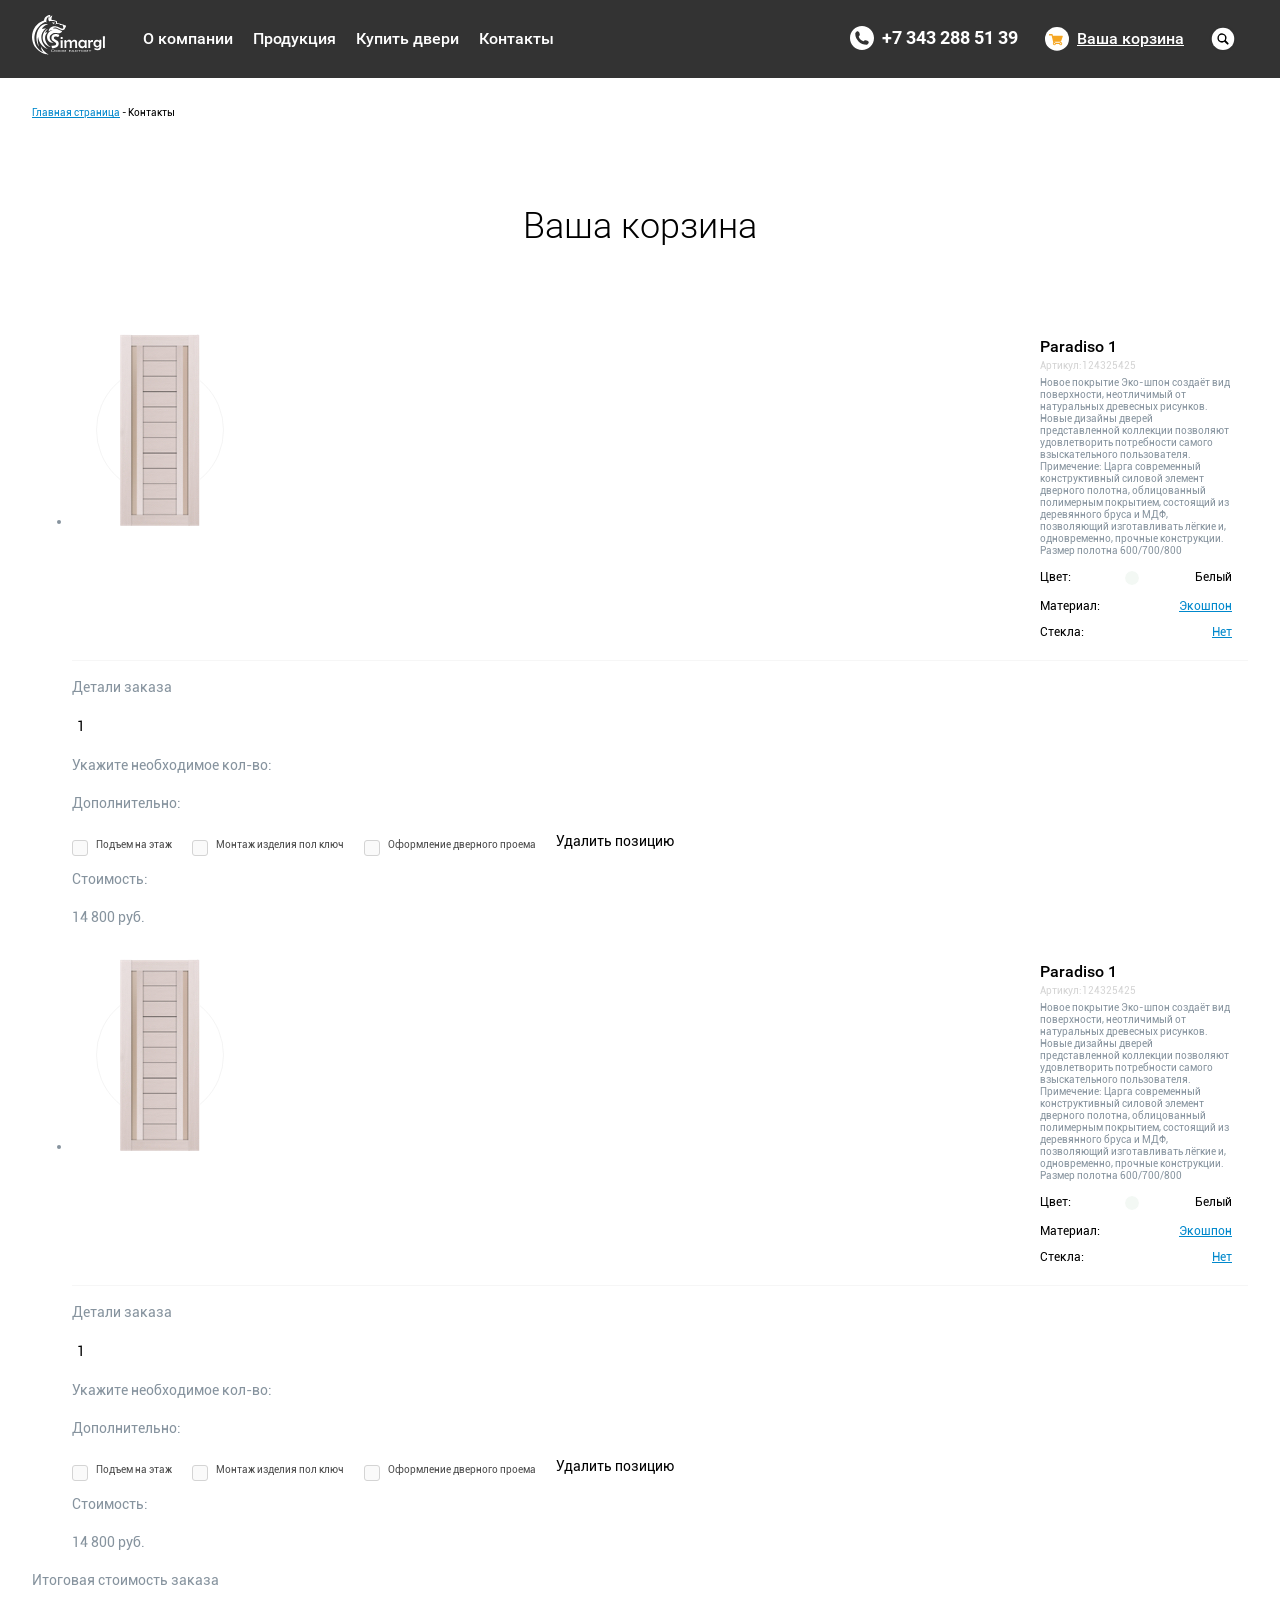
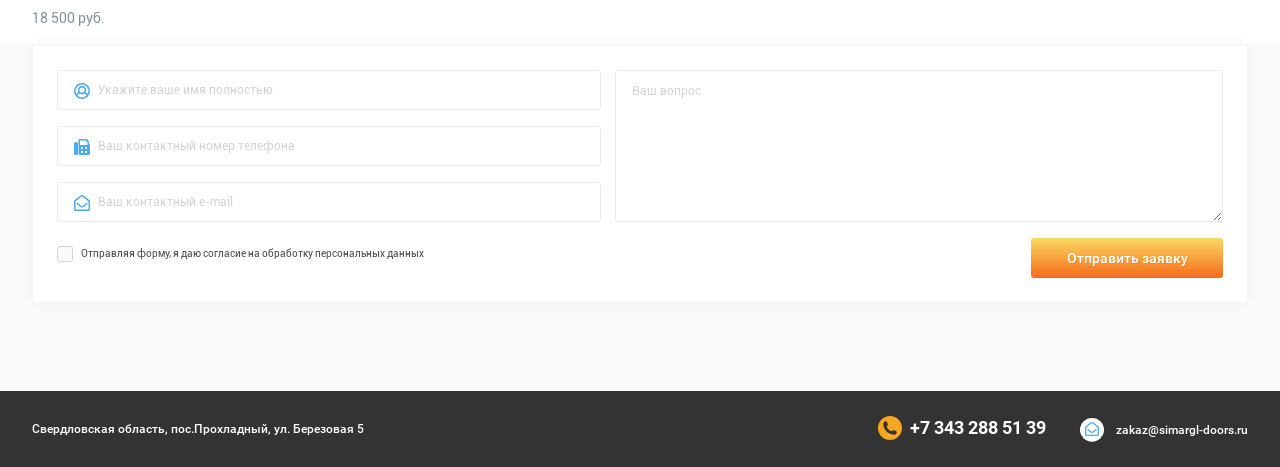
==== basket.html @ c54d867f "Basket" ====
<!DOCTYPE html>
<html lang="ru">
<head>
  <meta charset="UTF-8">
  <meta name="robots" content="noindex">
  <meta  name="viewport" content="width=device-width,initial-scale=1">
  <title>Simargl</title>
  <link rel="stylesheet" href="css/style.min.css">
</head>
<body>
  <header class="header header--internal">
    <div class="wrapper header__wrap">
      <a href="#" class="logo">
        <img src="img/logo.svg" alt="Simargl logo" width="164" height="90">
      </a>
      <nav class="menu">
        <button type="button" class="menu__btn"><span class="visually-hidden">Меню</span></button>
        <ul class="menu__list">
          <li class="menu__item">
            <a href="#" class="menu__link">О компании</a>
          </li>
          <li class="menu__item">
            <a href="#" class="menu__link">Продукция</a>
          </li>
          <li class="menu__item">
            <a href="#" class="menu__link">Купить двери</a>
          </li>
          <li class="menu__item">
            <a href="#" class="menu__link">Контакты</a>
          </li>
        </ul>
      </nav>
      <div class="header__user">
        <div class="header__link">
          <a href="tel:+73432885139" class="header__phone">+7 343 288 51 39</a>
          <a href="#" class="header__cart">Ваша корзина</a>
        </div>
        <form action="#" class="search">
          <button type="button" class="search__btn"><span class="visually-hidden">Найти</span></button>
          <input type="text" name="search" class="search__input" placeholder="Поиск">
        </form>
      </div>
    </div>
  </header>
  
  <main>
    <nav class="breadcrumbs wrapper">
      <a href="#" class="breadcrumbs__link">Главная страница</a>
      <span class="breadcrumbs__link breadcrumbs__link--active">Контакты</span>
    </nav>
    
    <section class="basket wrapper">
      <p class="title">Ваша корзина</p>
      <ul class="basket__list">
        <li class="basket__item">
          <div class="basket__wrap">
            <div class="card__block">
              <a href="#" class="card__img">
                <img src="img/paradiso-1.jpg" alt="" width="80" height="192">
              </a>
              <div class="card__info">
                <p class="card__title">Paradiso 1</p>
                <span class="card__articul">Артикул:124325425</span>
                <p>Новое покрытие Эко-шпон создаёт вид поверхности, неотличимый от натуральных древесных рисунков. Новые дизайны дверей представленной коллекции позволяют удовлетворить потребности самого взыскательного пользователя. Примечение: Царга современный конструктивный силовой элемент дверного полотна, облицованный полимерным покрытием, состоящий из деревянного бруса и МДФ, позволяющий изготавливать лёгкие и, одновременно, прочные конструкции. Размер полотна 600/700/800</p>
                <div class="basket__details">
                  <p class="card__model">
                    <span>Цвет:</span>
                    <span class="order__color">
                      <img src="img/color-1.jpg" alt="Paradiso 1" width="18" height="18" title="color 1">
                    </span>
                    <span>Белый</span>
                  </p>
                  <p class="card__model">
                    <span>Материал:</span>
                    <a href="#">Экошпон</a>
                  </p>
                  <p class="card__model">
                    <span>Стекла:</span>
                    <a href="#">Нет</a>
                  </p>
                </div>
              </div>
            </div>
            <div class="basket__block">
              <p class="basket__title">Детали заказа</p>
              <form action="#" class="basket__form">
                <div class="basket__number">
                  <button type="button" class="basket__minus"></button>
                  <input type="text" name="value" class="basket__value" value="1">
                  <button type="button" class="basket__plus"></button>
                </div>
                <p class="basket__model"><span>Укажите необходимое кол-во:</span></p>
                <p class="basket__model"><span>Дополнительно:</span></p>
                <input type="checkbox" name="check" id="check" class="modal__checkbox">
                <label for="check" class="modal__label">Подъем на этаж</label>
                <input type="checkbox" name="check2" id="check2" class="modal__checkbox">
                <label for="check2" class="modal__label">Монтаж изделия пол ключ</label>
                <input type="checkbox" name="check3" id="check3" class="modal__checkbox">
                <label for="check3" class="modal__label">Оформление дверного проема</label>
              </form>
            </div>
          </div>
          <div class="basket__wrap">
            <div class="basket__remove">
              <button type="button" class="basket__btn">Удалить позицию</button>
            </div>
            <div class="basket__block basket__block--sum">
              <p>Стоимость:</p>
              <p class="basket__sum">14 800 руб.</p>
            </div>
          </div>
        </li>
        <li class="basket__item">
          <div class="basket__wrap">
            <div class="card__block">
              <a href="#" class="card__img">
                <img src="img/paradiso-1.jpg" alt="" width="80" height="192">
              </a>
              <div class="card__info">
                <p class="card__title">Paradiso 1</p>
                <span class="card__articul">Артикул:124325425</span>
                <p>Новое покрытие Эко-шпон создаёт вид поверхности, неотличимый от натуральных древесных рисунков. Новые дизайны дверей представленной коллекции позволяют удовлетворить потребности самого взыскательного пользователя. Примечение: Царга современный конструктивный силовой элемент дверного полотна, облицованный полимерным покрытием, состоящий из деревянного бруса и МДФ, позволяющий изготавливать лёгкие и, одновременно, прочные конструкции. Размер полотна 600/700/800</p>
                <div class="basket__details">
                  <p class="card__model">
                    <span>Цвет:</span>
                    <span class="order__color">
                      <img src="img/color-1.jpg" alt="Paradiso 1" width="18" height="18" title="color 1">
                    </span>
                    <span>Белый</span>
                  </p>
                  <p class="card__model">
                    <span>Материал:</span>
                    <a href="#">Экошпон</a>
                  </p>
                  <p class="card__model">
                    <span>Стекла:</span>
                    <a href="#">Нет</a>
                  </p>
                </div>
              </div>
            </div>
            <div class="basket__block">
              <p class="basket__title">Детали заказа</p>
              <form action="#" class="basket__form">
                <div class="basket__number">
                  <button type="button" class="basket__minus"></button>
                  <input type="text" name="value" class="basket__value" value="1">
                  <button type="button" class="basket__plus"></button>
                </div>
                <p class="basket__model"><span>Укажите необходимое кол-во:</span></p>
                <p class="basket__model"><span>Дополнительно:</span></p>
                <input type="checkbox" name="check4" id="check4" class="modal__checkbox">
                <label for="check4" class="modal__label">Подъем на этаж</label>
                <input type="checkbox" name="check5" id="check5" class="modal__checkbox">
                <label for="check5" class="modal__label">Монтаж изделия пол ключ</label>
                <input type="checkbox" name="check6" id="check6" class="modal__checkbox">
                <label for="check6" class="modal__label">Оформление дверного проема</label>
              </form>
            </div>
          </div>
          <div class="basket__wrap">
            <div class="basket__remove">
              <button type="button" class="basket__btn">Удалить позицию</button>
            </div>
            <div class="basket__block basket__block--sum">
              <p>Стоимость:</p>
              <p class="basket__sum">14 800 руб.</p>
            </div>
          </div>
        </li>
      </ul>
      
      <div class="basket__total">
        <p>Итоговая стоимость заказа</p>
        <p class="basket__price">18 500 руб.</p>
      </div>
    </section>
    
    <section class="form form--basket">
      <div class="wrapper">
        <form action="#" method="post" class="form__order">
          <div class="form__wrap">
            <fieldset class="form__field">
              <input type="text" name="name" class="modal__input modal__input--name" placeholder="Укажите ваше имя полностью">
              <input type="tel" name="phone" class="modal__input modal__input--phone" placeholder="Ваш контактный номер телефона">
              <input type="email" name="email" class="modal__input modal__input--email" placeholder="Ваш контактный e-mail">
            </fieldset>
            <textarea name="text" class="form__area" placeholder="Ваш вопрос"></textarea>
          </div>
          <input type="checkbox" name="check" id="check" class="modal__checkbox">
          <label for="check" class="modal__label">Отправляя форму, я даю согласие на обработку персональных данных</label>
          <button type="submit" class="btn form__btn">Отправить заявку</button>
        </form>
      </div>
    </section>
  </main>
  
  <footer class="footer">
    <div class="wrapper footer__wrap">
      <address>Свердловская область, пос.Прохладный, ул. Березовая 5</address>
      <div class="footer__user">
        <a href="tel:+73432885139" class="footer__phone">+7 343 288 51 39</a>
        <a href="mailto:zakaz@simargl-doors.ru" class="footer__mail">zakaz@simargl-doors.ru</a>
      </div>
    </div>
  </footer>
  
  <script src="js/jquery-3.2.1.min.js"></script>
  <script src="js/script.js"></script>
</body>
</html>
---- css/style.min.css ----
@font-face{font-weight:400;font-family:"Roboto";font-style:normal;src:url(../fonts/roboto-regular.woff2) format("woff2"),url(../fonts/roboto-regular.woff) format("woff")}@font-face{font-weight:500;font-family:"Roboto";font-style:normal;src:url(../fonts/roboto-medium.woff2) format("woff2"),url(../fonts/roboto-medium.woff) format("woff")}@font-face{font-weight:700;font-family:"Roboto";font-style:normal;src:url(../fonts/roboto-bold.woff2) format("woff2"),url(../fonts/roboto-bold.woff) format("woff")}@font-face{font-weight:300;font-family:"Roboto";font-style:normal;src:url(../fonts/roboto-light.woff2) format("woff2"),url(../fonts/roboto-light.woff) format("woff")}
/*! normalize.css v4.1.1 | MIT License | github.com/necolas/normalize.css */
@-webkit-keyframes btn-hover{0%{background-image:-webkit-gradient(linear,left bottom,left top,from(#f76b1c),to(#fad961));background-image:linear-gradient(to top,#f76b1c 0%,#fad961 100%)}25%{background-image:-webkit-gradient(linear,left bottom,left top,color-stop(25%,#f76b1c),to(#fad961));background-image:linear-gradient(to top,#f76b1c 25%,#fad961 100%)}50%{background-image:-webkit-gradient(linear,left bottom,left top,color-stop(50%,#f76b1c),to(#fad961));background-image:linear-gradient(to top,#f76b1c 50%,#fad961 100%)}75%{background-image:-webkit-gradient(linear,left bottom,left top,color-stop(75%,#f76b1c),to(#fad961));background-image:linear-gradient(to top,#f76b1c 75%,#fad961 100%)}to{background-image:none;background-color:#f76b1c}}@keyframes btn-hover{0%{background-image:-webkit-gradient(linear,left bottom,left top,from(#f76b1c),to(#fad961));background-image:linear-gradient(to top,#f76b1c 0%,#fad961 100%)}25%{background-image:-webkit-gradient(linear,left bottom,left top,color-stop(25%,#f76b1c),to(#fad961));background-image:linear-gradient(to top,#f76b1c 25%,#fad961 100%)}50%{background-image:-webkit-gradient(linear,left bottom,left top,color-stop(50%,#f76b1c),to(#fad961));background-image:linear-gradient(to top,#f76b1c 50%,#fad961 100%)}75%{background-image:-webkit-gradient(linear,left bottom,left top,color-stop(75%,#f76b1c),to(#fad961));background-image:linear-gradient(to top,#f76b1c 75%,#fad961 100%)}to{background-image:none;background-color:#f76b1c}}html{font-family:sans-serif;-ms-text-size-adjust:100%;-webkit-text-size-adjust:100%;-webkit-box-sizing:border-box;box-sizing:border-box}body{margin:0;width:100%;max-width:100%;font-family:"Roboto","Arial",sans-serif;font-size:14px;line-height:24px;font-weight:400;color:#86939e;display:-webkit-box;display:-ms-flexbox;display:flex;-webkit-box-orient:vertical;-webkit-box-direction:normal;-ms-flex-direction:column;flex-direction:column;min-height:100vh}article,aside,details,figcaption,figure,footer,header,main,menu,nav,section,summary{display:block}audio,canvas,progress,video{display:inline-block}audio:not([controls]){display:none;height:0}progress,sub,sup{vertical-align:baseline}[hidden],template{display:none}a{background-color:transparent;-webkit-text-decoration-skip:objects;text-decoration:none;color:inherit}a:active,a:hover{outline-width:0}abbr[title]{border-bottom:none;-webkit-text-decoration:underline dotted;text-decoration:underline dotted}b,strong{font-weight:bolder}dfn{font-style:italic}h1{font-size:2em;margin:.67em 0}mark{background-color:#ff0;color:#000}small{font-size:80%}sub,sup{font-size:75%;line-height:0;position:relative}sub{bottom:-.25em}sup{top:-.5em}img{border-style:none;max-width:100%;height:auto}svg:not(:root){overflow:hidden}code,kbd,pre,samp{font-family:monospace,monospace;font-size:1em}hr{-webkit-box-sizing:content-box;box-sizing:content-box;height:0}button,input,select,textarea{margin:0}optgroup{font-weight:700}button,hr,input{overflow:visible}button,select{text-transform:none}[type=reset],[type=submit],button,html [type=button]{-webkit-appearance:button}[type=button]::-moz-focus-inner,[type=reset]::-moz-focus-inner,[type=submit]::-moz-focus-inner,button::-moz-focus-inner{border-style:none;padding:0}[type=button]:-moz-focusring,[type=reset]:-moz-focusring,[type=submit]:-moz-focusring,button:-moz-focusring{outline:1px dotted ButtonText}fieldset{border:1px solid silver;margin:0 2px;padding:.35em .625em .75em}legend{color:inherit;display:table;max-width:100%;white-space:normal}textarea{overflow:auto}[type=checkbox],[type=radio],legend{-webkit-box-sizing:border-box;box-sizing:border-box;padding:0}[type=number]::-webkit-inner-spin-button,[type=number]::-webkit-outer-spin-button{height:auto}[type=search]{-webkit-appearance:textfield;outline-offset:-2px}[type=search]::-webkit-search-cancel-button,[type=search]::-webkit-search-decoration{-webkit-appearance:none}::-webkit-input-placeholder{color:inherit;opacity:.54}::-webkit-file-upload-button{-webkit-appearance:button;font:inherit}.reset,figure{margin:0;padding:0}.visually-hidden{position:absolute;width:1px;height:1px;margin:-1px;border:0;padding:0;clip:rect(0 0 0 0);overflow:hidden}.header--internal .search:hover .search__input,.transition{-webkit-transition:ease-out .3s;transition:ease-out .3s}.footer{margin-top:auto}*,:after,:before{-webkit-box-sizing:inherit;box-sizing:inherit}button,input,select,textarea{font:inherit;border:0;outline:0}button{padding:0;cursor:pointer;background-color:transparent}.wrapper{width:1256px;padding-left:20px;padding-right:20px;margin-left:auto;margin-right:auto}.header{position:fixed;z-index:100;top:0;left:0;right:0;padding-top:20px;padding-bottom:10px;color:#fff;background-color:rgba(0,0,0,.7)}.header--internal{padding-top:15px;padding-bottom:16px;background-color:#333}.header--internal .logo{margin-left:0}.header--internal .logo img{height:40px;width:auto}.header--internal .header__user{-webkit-box-orient:horizontal;-webkit-box-direction:normal;-ms-flex-direction:row;flex-direction:row;-webkit-box-pack:end;-ms-flex-pack:end;justify-content:flex-end;-webkit-box-align:center;-ms-flex-align:center;align-items:center}.header--internal .header__cart{font-size:16px}.header--internal .menu{margin-top:0;margin-bottom:0;margin-left:38px;-ms-flex-item-align:center;align-self:center}.header--internal .search{margin-top:0;margin-bottom:0;margin-left:24px}.header--internal .search:hover .search__input{width:60px}.header--internal .search__btn{background-image:url(../img/search-internal.svg);background-size:30px 30px}.header--internal .search__input{width:0;-webkit-transition:ease-out .3s;transition:ease-out .3s}.header__user,.header__wrap{display:-webkit-box;display:-ms-flexbox;display:flex;-webkit-box-pack:justify;-ms-flex-pack:justify;justify-content:space-between;-webkit-box-align:stretch;-ms-flex-align:stretch;align-items:stretch}.header__user{-webkit-box-orient:vertical;-webkit-box-direction:normal;-ms-flex-direction:column;flex-direction:column;-webkit-box-pack:start;-ms-flex-pack:start;justify-content:flex-start;-webkit-box-align:end;-ms-flex-align:end;align-items:flex-end}.header__cart,.header__phone{position:relative;padding-left:32px}.header__phone{margin-right:24px;font-size:18px;font-weight:700}.header__cart::before,.header__phone::before{content:"";position:absolute;top:50%;left:0;-webkit-transform:translateY(-50%);transform:translateY(-50%);width:24px;height:24px;background-image:url(../img/phone.svg);background-repeat:no-repeat}.header__phone:active::before,.header__phone:hover::before{background-image:url(../img/phone-yellow.svg)}.header__cart{font-size:13px;font-weight:500;text-decoration:underline}.header__cart::before{background-image:url(../img/cart.svg)}.header__cart:active,.header__cart:hover{text-decoration:none}.promo{width:100%;padding-top:140px;min-height:448px;background-image:url(../img/bg-1.jpg);background-repeat:no-repeat;background-position:center;background-size:cover}.promo__title{margin-bottom:30px;color:#000;font-size:36px;font-weight:300;line-height:1.2;text-align:center}.promo__btn{margin-left:auto;margin-right:auto}.search{margin-top:auto;margin-bottom:5px;display:-webkit-box;display:-ms-flexbox;display:flex;-webkit-box-pack:end;-ms-flex-pack:end;justify-content:flex-end;-webkit-box-align:center;-ms-flex-align:center;align-items:center}.search__btn{width:30px;height:30px;background-image:url(../img/search.svg);background-repeat:no-repeat;background-size:16px 16px;background-position:center}.search__btn:active,.search__btn:hover{background-image:url(../img/search-internal.svg);background-size:30px 30px}.search__input{width:60px;color:#fff;padding-left:8px;font-size:16px;font-weight:500;background-color:transparent}.search__input::-webkit-input-placeholder{opacity:1}.search__input:-ms-input-placeholder,.search__input::-ms-input-placeholder{opacity:1}.search__input::placeholder{opacity:1}.menu{-ms-flex-item-align:end;align-self:flex-end;margin:auto auto 15px 45px}.menu__btn{display:none}.menu__list{margin:0;padding:0;list-style-type:none;display:-webkit-box;display:-ms-flexbox;display:flex;font-size:16px;font-weight:500}.menu__item{margin-right:20px}.menu__link--active,.menu__link:active,.menu__link:hover{text-decoration:underline}.btn,.btn-colored,.btn-white{display:-webkit-box;display:-ms-flexbox;display:flex;-webkit-box-pack:center;-ms-flex-pack:center;justify-content:center;-webkit-box-align:center;-ms-flex-align:center;align-items:center;font-weight:500;border-radius:3px}.btn{font-size:18px;color:#fff;background-image:-webkit-gradient(linear,left bottom,left top,from(#f76b1c),to(#fad961));background-image:linear-gradient(to top,#f76b1c,#fad961);width:256px;height:48px}.btn:active,.btn:hover{-webkit-animation-name:btn-hover;animation-name:btn-hover;-webkit-animation-duration:.1s;animation-duration:.1s;-webkit-animation-fill-mode:forwards;animation-fill-mode:forwards}.btn-colored,.btn-white{width:192px;height:40px}.btn-white,.btn-white:active,.btn-white:hover{-webkit-transition:ease-out .3s;transition:ease-out .3s}.btn-white{border:1px solid #d4d4d4;color:#d4d4d4}.btn-white:active,.btn-white:hover{color:#f76b1c;border-color:#f76b1c}.btn-colored{color:#fff;text-shadow:1px 1px 0 rgba(0,0,0,.06)}.btn-colored--green{background-color:#6bbc53;border:1px solid #6bbc53}.btn-colored--grey{background-color:#86939e;border:1px solid #86939e}.btn-colored:active,.btn-colored:hover{opacity:.8;-webkit-transition:ease-out .3s;transition:ease-out .3s}.gallery{margin-top:-96px;padding-bottom:1px;background-image:-webkit-gradient(linear,left bottom,left top,from(rgba(0,0,0,.7)),to(rgba(0,0,0,.7))),url(../img/bg-2.jpg);background-image:linear-gradient(to top,rgba(0,0,0,.7),rgba(0,0,0,.7)),url(../img/bg-2.jpg);background-repeat:no-repeat;background-position:top 96px center;background-size:cover}.gallery__block,.gallery__photo{margin-bottom:32px;display:-webkit-box;display:-ms-flexbox;display:flex;-webkit-box-pack:justify;-ms-flex-pack:justify;justify-content:space-between;-webkit-box-align:stretch;-ms-flex-align:stretch;align-items:stretch}.gallery__photo{position:relative;width:384px;height:192px;overflow:hidden;-webkit-box-pack:center;-ms-flex-pack:center;justify-content:center;-webkit-box-align:center;-ms-flex-align:center;align-items:center}.gallery__narrow img,.gallery__photo img{display:block;min-width:100%;-webkit-transition:ease-out .3s;transition:ease-out .3s}.gallery__photo--wide{width:100%}.gallery__photo:first-of-type,.gallery__photo:nth-of-type(2){margin-bottom:32px}.gallery__narrow,.gallery__overlay,.gallery__wide{display:-webkit-box;display:-ms-flexbox;display:flex}.gallery__narrow{position:relative;width:384px;height:416px;overflow:hidden;-webkit-box-pack:center;-ms-flex-pack:center;justify-content:center;-webkit-box-align:center;-ms-flex-align:center;align-items:center}.gallery__overlay,.gallery__wide{-webkit-box-align:start;-ms-flex-align:start;align-items:flex-start}.gallery__wide{width:798px;height:416px;-ms-flex-wrap:wrap;flex-wrap:wrap;-webkit-box-pack:justify;-ms-flex-pack:justify;justify-content:space-between}.gallery__overlay{position:absolute;top:0;bottom:0;left:0;right:0;padding:32px;-webkit-box-orient:vertical;-webkit-box-direction:normal;-ms-flex-direction:column;flex-direction:column;-webkit-box-pack:end;-ms-flex-pack:end;justify-content:flex-end;color:#fff;background-image:-webkit-gradient(linear,left bottom,left top,from(rgba(0,0,0,.7)),to(transparent));background-image:linear-gradient(to top,rgba(0,0,0,.7),transparent)}.gallery__title{margin-top:0;margin-bottom:10px;font-size:24px;font-weight:700;line-height:1;-webkit-transition:ease-out .3s;transition:ease-out .3s}.gallery__info{margin:0;max-width:221px;font-size:12px;font-weight:500;line-height:1.33}.gallery__narrow:active img,.gallery__narrow:hover img,.gallery__photo:active img,.gallery__photo:hover img{-webkit-transform:scale(1.1);transform:scale(1.1);-webkit-transition:ease-out .3s;transition:ease-out .3s}.gallery__narrow:active .gallery__title,.gallery__narrow:hover .gallery__title,.gallery__photo:active .gallery__title,.gallery__photo:hover .gallery__title{font-size:26px;-webkit-transition:ease-out .3s;transition:ease-out .3s}.footer{padding-top:25px;padding-bottom:25px;color:#fff;background-color:#333}.footer address{font-size:12px;font-weight:500;font-style:normal}.footer__wrap{display:-webkit-box;display:-ms-flexbox;display:flex;-webkit-box-pack:justify;-ms-flex-pack:justify;justify-content:space-between;-webkit-box-align:center;-ms-flex-align:center;align-items:center}.footer__phone{position:relative;margin-right:27px;padding-left:32px;font-size:18px;font-weight:700}.footer__mail::before,.footer__phone::before{content:"";position:absolute;top:50%;left:0;-webkit-transform:translateY(-50%);transform:translateY(-50%);width:24px;height:24px;background-image:url(../img/phone-yellow.svg);background-repeat:no-repeat;background-size:contain}.footer__mail{position:relative;padding-left:40px;font-size:12px;font-weight:500}.footer__mail::before{width:32px;height:32px;background-image:url(../img/mail.svg)}.footer__mail:active,.footer__mail:hover,.sort__output a{text-decoration:underline}.breadcrumbs{margin-top:100px;margin-bottom:20px}.breadcrumbs__link{display:inline-block;vertical-align:middle;position:relative;margin-right:5px;font-size:10px;color:#08c;text-decoration:underline}.breadcrumbs__link::after{content:"-";position:absolute;top:0;right:-7px;color:#000}.breadcrumbs__link:active,.breadcrumbs__link:hover,.card__info .card__model a:active,.card__info .card__model a:hover,.result__wrap a:active,.result__wrap a:hover,.sort__output a:active,.sort__output a:hover{text-decoration:none}.breadcrumbs__link--active{color:#000;text-decoration:none}.breadcrumbs__link--active::after,.sort__select option[disabled]{display:none}.sort{margin-bottom:23px}.sort__wrap{padding:10px 15px;border-radius:3px;-webkit-box-shadow:0 0 24px 0 rgba(190,190,190,.25);box-shadow:0 0 24px 0 rgba(190,190,190,.25);background-color:#fff;border:solid 1px rgba(239,239,239,.55)}.sort__title{margin-top:5px;color:#000;line-height:1;float:left}.sort__output{font-size:12px;color:#000;text-align:right}.sort__output a{color:#08c}.sort__output a,.sort__output span{margin-left:10px}.sort__filter{width:100%;margin-top:10px;display:-webkit-box;display:-ms-flexbox;display:flex;-ms-flex-wrap:wrap;flex-wrap:wrap;-webkit-box-pack:start;-ms-flex-pack:start;justify-content:flex-start;-webkit-box-align:center;-ms-flex-align:center;align-items:center;-ms-flex-line-pack:start;align-content:flex-start}.sort__select{width:192px;height:40px;margin-bottom:10px;margin-right:16px;padding-left:15px;padding-right:20px;font-size:12px;color:#000;border-radius:3px;background-color:#fff;border:solid 1px #eaeaea;-webkit-appearance:none;-moz-appearance:none;appearance:none;background-image:url(../img/angle-down.svg);background-repeat:no-repeat;background-size:12px 12px;background-position:93% 14px;cursor:pointer}.sort__select::-ms-expand{color:transparent;border:0;background-color:transparent}.sort__select--color{padding-left:40px;background-image:url(../img/angle-down.svg),url(../img/color-spot-select.png);background-repeat:no-repeat;background-size:12px 12px,18px 18px;background-position:93% 14px,13px 10px}.sort__price{margin-right:16px;margin-bottom:10px;padding-left:15px;border-left:1px solid #d8d8d8;border-right:1px solid #d8d8d8}.sort__input,.sort__price span{margin-right:15px}.sort__input{width:120px;height:40px;font-size:12px;color:#000;padding-left:15px;padding-right:15px;border-radius:3px;background-color:#fff;border:solid 1px #eaeaea}.sort__input::-webkit-input-placeholder{color:#d4d4d4;opacity:1}.sort__input:-ms-input-placeholder,.sort__input::-ms-input-placeholder{color:#d4d4d4;opacity:1}.sort__input::placeholder{color:#d4d4d4;opacity:1}.sort__btn{width:192px;height:40px}.sort__find{width:156px;height:40px;margin-bottom:10px;font-size:14px;background-color:#86939e;border:1px solid #86939e}.result__list{margin:0;padding:0;list-style-type:none}.result__item,.result__slider{display:-webkit-box;display:-ms-flexbox;display:flex;-webkit-box-pack:justify;-ms-flex-pack:justify;justify-content:space-between;-webkit-box-align:start;-ms-flex-align:start;align-items:flex-start}.result__item{margin-bottom:30px;padding:41px 48px;border-radius:3px;-webkit-box-shadow:0 0 16px 0 rgba(0,0,0,.04);box-shadow:0 0 16px 0 rgba(0,0,0,.04);background-color:#fff;border:solid 1px rgba(239,239,239,.55);width:100%}.result__slider{width:376px}.result__info{width:640px}.result__img{position:relative;width:240px;height:368px;display:-webkit-box;display:-ms-flexbox;display:flex;-webkit-box-pack:center;-ms-flex-pack:center;justify-content:center;-webkit-box-align:center;-ms-flex-align:center;align-items:center;border-radius:3px;background-image:url(../img/2.jpg);background-repeat:no-repeat;background-size:cover;background-position:center;-webkit-box-shadow:0 0 16px 0 rgba(0,0,0,.04);box-shadow:0 0 16px 0 rgba(0,0,0,.04)}.result__img::before{content:"";position:absolute;top:0;left:0;right:0;bottom:0;background-image:-webkit-gradient(linear,left top,left bottom,from(transparent),to(#000));background-image:linear-gradient(to bottom,transparent,#000);background-repeat:no-repeat}.result__img img{position:relative;z-index:5;display:block;height:336px;width:auto}.result__thumbnails{width:112px}.result__thumb{width:112px;height:112px;display:-webkit-box;display:-ms-flexbox;display:flex;-webkit-box-pack:center;-ms-flex-pack:center;justify-content:center;-webkit-box-align:center;-ms-flex-align:center;align-items:center;margin-bottom:16px;border-radius:3px;-webkit-box-shadow:0 0 16px 0 rgba(0,0,0,.04);box-shadow:0 0 16px 0 rgba(0,0,0,.04);background-color:#fff;border:solid 1px rgba(239,239,239,.55);-webkit-transition:ease-out .3s;transition:ease-out .3s}.result__thumb img{display:block;height:90%;width:auto}.card__img:active img,.card__img:hover img,.result__thumb:active,.result__thumb:hover{-webkit-transform:scale(1.1);transform:scale(1.1);-webkit-transition:ease-out .3s;transition:ease-out .3s}.result__title{margin-top:0;margin-bottom:5px;font-size:24px;font-weight:500;color:#000}.result__articul{display:block;margin-bottom:15px;font-size:10px;color:#d4d4d4}.result__wrap{display:-webkit-box;display:-ms-flexbox;display:flex;-webkit-box-pack:justify;-ms-flex-pack:justify;justify-content:space-between;-webkit-box-align:center;-ms-flex-align:center;align-items:center}.result__wrap a{color:#000;text-decoration:underline}.order{margin-top:40px}.order--card{margin-top:0;display:-webkit-box;display:-ms-flexbox;display:flex;-webkit-box-pack:justify;-ms-flex-pack:justify;justify-content:space-between;-webkit-box-align:center;-ms-flex-align:center;align-items:center}.order--card span{font-size:12px;color:#000}.order__color-choice{margin:0 0 16px;padding:15px 0;color:#000;border:0;border-top:1px solid #f6f6f6;border-bottom:1px solid #f6f6f6}.order__color-choice span{display:inline-block;vertical-align:middle;margin-right:8px}.modal .fancybox-close-small svg,.order__checkbox{display:none}.order__checkbox:checked+.order__color{border-color:#08c}.order__color{display:inline-block;vertical-align:middle;width:18px;height:18px;overflow:hidden;margin-right:3px;border-radius:50%;border:solid 2px transparent;cursor:pointer;-webkit-transition:ease-out .3s;transition:ease-out .3s}.order__color img{display:block;width:100%;height:100%;border-radius:50%}.order__color:active,.order__color:hover{border-color:#08c;-webkit-transition:ease-out .3s;transition:ease-out .3s}.order__wrap{display:-webkit-box;display:-ms-flexbox;display:flex;-webkit-box-pack:justify;-ms-flex-pack:justify;justify-content:space-between;-webkit-box-align:center;-ms-flex-align:center;align-items:center}.order__price{margin:0 16px 0 auto;font-size:24px;font-weight:500;color:#f5a623}.title{margin-top:80px;margin-bottom:70px;font-size:36px;line-height:1.2;font-weight:300;color:#000;text-align:center}.title span{font-weight:700}.card{position:relative;margin-bottom:130px}.card__list{margin:0;padding:0;list-style-type:none}.card__item{width:384px;border-radius:3px;-webkit-box-shadow:0 0 16px 0 rgba(0,0,0,.04);box-shadow:0 0 16px 0 rgba(0,0,0,.04);background-color:#fff;border:solid 1px rgba(239,239,239,.55)}.card__block{padding:16px;display:-webkit-box;display:-ms-flexbox;display:flex;-webkit-box-pack:justify;-ms-flex-pack:justify;justify-content:space-between;-webkit-box-align:start;-ms-flex-align:start;align-items:flex-start}.card__block:first-of-type{border-bottom:1px solid #f6f6f6}.card__img{width:128px;height:192px;margin-left:8px;position:relative;z-index:1;display:-webkit-box;display:-ms-flexbox;display:flex;-webkit-box-pack:center;-ms-flex-pack:center;justify-content:center;-webkit-box-align:center;-ms-flex-align:center;align-items:center}.card__img img{display:block;height:192px;width:auto;-webkit-transition:ease-out .3s;transition:ease-out .3s}.card__img::before{content:"";position:absolute;z-index:-1;top:50%;left:50%;-webkit-transform:translate(-50%,-50%);transform:translate(-50%,-50%);width:128px;height:128px;border-radius:50%;border:solid 1px #979797;opacity:.1}.card__info{width:192px}.card__info p{margin-top:5px;font-size:10px;line-height:1.2}.card__info .card__title{margin-bottom:3px;margin-top:3px;font-size:16px;line-height:1.2;font-weight:500;color:#000}.card__info .card__articul{display:block;margin-bottom:5px;font-size:10px;line-height:1.2;color:#d4d4d4}.card__price{margin:0;-ms-flex-item-align:center;align-self:center;font-size:24px;font-weight:500;color:#000}.card__info .card__model{margin-top:12px;margin-bottom:5px;display:-webkit-box;display:-ms-flexbox;display:flex;-webkit-box-pack:justify;-ms-flex-pack:justify;justify-content:space-between;-webkit-box-align:center;-ms-flex-align:center;align-items:center;font-size:12px}.card__info .card__model span{color:#000}.card__info .card__model a{color:#08c;text-decoration:underline}.swiper-button-next,.swiper-button-prev{top:55%;background-image:url(../img/angle-down.svg);background-size:24px 24px}.swiper-button-prev{-webkit-transform:rotate(90deg);transform:rotate(90deg);left:calc(50% - 650px)}.swiper-button-next{-webkit-transform:rotate(-90deg);transform:rotate(-90deg);right:calc(50% - 650px)}.logo{margin-left:-25px}.catalog{margin-bottom:75px}.catalog__list{display:-webkit-box;display:-ms-flexbox;display:flex;-ms-flex-wrap:wrap;flex-wrap:wrap;-webkit-box-pack:start;-ms-flex-pack:start;justify-content:flex-start;-webkit-box-align:stretch;-ms-flex-align:stretch;align-items:stretch;-ms-flex-line-pack:start;align-content:flex-start}.catalog__list .card__item{margin-right:32px;margin-bottom:32px}.catalog__list .card__item:nth-child(3n){margin-right:0}.catalog__link{font-size:14px;color:#000;text-decoration:underline}.catalog__link:active,.catalog__link:hover{text-decoration:none}.catalog__pages{display:-webkit-box;display:-ms-flexbox;display:flex;-webkit-box-pack:justify;-ms-flex-pack:justify;justify-content:space-between;-webkit-box-align:center;-ms-flex-align:center;align-items:center}.pages,.pages__link{display:inline-block;vertical-align:middle}.pages{margin-left:auto;border-radius:3px;-webkit-box-shadow:5px 5px 25px 0 rgba(179,179,179,.25);box-shadow:5px 5px 25px 0 rgba(179,179,179,.25);background-color:#fff;border:solid 1px #f9f9f9}.pages__link{position:relative;z-index:2;width:54px;height:48px;font-size:14px;color:#4a4a4a;line-height:48px;text-align:center;border-right:solid 1px #f9f9f9}.pages__link:last-child{border-right:none}.pages__link::after{display:none;content:"";position:absolute;z-index:-1;top:50%;left:50%;-webkit-transform:translate(-50%,-50%);transform:translate(-50%,-50%);width:60px;height:60px;border-radius:3px;background-color:#86939e}.pages__link--active{color:#fff;background-color:#86939e}.pages__link--active::after{display:block}.pages__link--first,.pages__link--last,.pages__link--next,.pages__link--prev{background-image:url(../img/sharp-fast_forward-24px.svg);background-repeat:no-repeat;background-position:center;background-size:20px 20px}.pages__link--next,.pages__link--prev{background-image:url(../img/sharp-play_arrow-24px.svg)}.pages__link--first,.pages__link--prev{-webkit-transform:rotate(180deg);transform:rotate(180deg)}a.pages__link:active,a.pages__link:hover{opacity:.7}.call .gallery__block{margin-bottom:0}.call__top{padding-top:65px;padding-bottom:48px;background-image:url(../img/bg-1.jpg);background-repeat:no-repeat;background-position:center;background-size:cover}.call__bottom{padding-top:40px;padding-bottom:40px;background-color:#fafafa}.call__bottom p{margin-top:0;margin-bottom:40px;font-size:36px;font-weight:300;color:#000;text-align:center}.call__btn{margin-left:auto;margin-right:auto}.modal{max-width:640px;padding:22px 48px 36px}.modal .fancybox-close-small,.modal__input{background-repeat:no-repeat;background-size:16px 16px}.modal .fancybox-close-small{background-image:url(../img/x-square.svg);opacity:.2;background-position:center}.modal__title{margin-top:0;font-size:24px;font-weight:300;color:#000}.modal__input{width:100%;height:40px;padding-left:40px;padding-right:20px;margin-bottom:16px;font-size:12px;border-radius:3px;background-color:#fff;border:solid 1px #eaeaea;background-position:16px 12px}.modal__input--name{background-image:url(../img/user-circle.svg)}.modal__input--phone{background-image:url(../img/mask.svg)}.modal__input--email{margin-bottom:0;background-image:url(../img/envelope-open.svg)}.modal__input::-webkit-input-placeholder{opacity:1;color:#d4d4d4}.modal__input:-ms-input-placeholder,.modal__input::-ms-input-placeholder{opacity:1;color:#d4d4d4}.modal__input::placeholder{opacity:1;color:#d4d4d4}.modal__checkbox{display:none}.modal__label{float:left;margin-top:8px;position:relative;padding-left:24px;max-width:300px;margin-right:20px;font-size:10px;line-height:1.6;color:#4a4a4a}.modal__label::before{content:"";position:absolute;top:3px;left:0;width:16px;height:16px;border-radius:3px;background-color:#fafafa;border:solid 1px #d4d4d4}.modal__checkbox:checked+.modal__label::before{background-color:#f76b1c}.modal__btn{margin-top:8px;margin-left:auto;width:192px}.contacts{margin-bottom:56px}.contacts .title{margin-top:40px}.contacts__wrap{display:-webkit-box;display:-ms-flexbox;display:flex;-webkit-box-pack:justify;-ms-flex-pack:justify;justify-content:space-between;-webkit-box-align:stretch;-ms-flex-align:stretch;align-items:stretch;border-radius:3px;-webkit-box-shadow:0 0 16px 0 rgba(0,0,0,.04);box-shadow:0 0 16px 0 rgba(0,0,0,.04);background-color:#fff;border:solid 1px rgba(239,239,239,.55);overflow:hidden}.contacts__map{width:50%;height:392px;background-image:url(../../img/bitmap.jpg);background-repeat:no-repeat;background-position:center;background-size:cover}.contacts__map iframe{border:0;width:100%;height:100%}.contacts__info{width:50%;padding:23px 40px 0}.contacts__title{margin-bottom:20px;font-size:16px;font-weight:500;color:#000}.contacts address,.contacts__mail,.contacts__phone{display:block;padding-left:24px;position:relative;font-style:normal;margin-bottom:20px}.contacts address::before,.contacts__mail::before,.contacts__phone::before{content:"";position:absolute;top:3px;left:0;width:16px;height:16px;background-repeat:no-repeat;background-size:contain}.contacts__mail{color:#08c;text-decoration:underline}.company__link a:active,.company__link a:hover,.contacts__mail:active,.contacts__mail:hover,.news__item a:active,.news__item a:hover{text-decoration:none}.contacts address::before{background-image:url(../img/map-pin.svg)}.contacts__phone::before{background-image:url(../img/phone_2.svg)}.contacts__mail::before{background-image:url(../img/at-sign.svg)}.form{padding-top:1px;padding-bottom:88px;background-color:#fafafa}.form .title{margin-top:60px;margin-bottom:55px}.form .modal__label{max-width:none}.form .modal__label::before{top:0}.form__order{padding:24px;border-radius:3px;-webkit-box-shadow:0 0 16px 0 rgba(0,0,0,.04);box-shadow:0 0 16px 0 rgba(0,0,0,.04);background-color:#fff;border:solid 1px rgba(239,239,239,.55)}.form__wrap{margin-bottom:16px;display:-webkit-box;display:-ms-flexbox;display:flex;-webkit-box-pack:justify;-ms-flex-pack:justify;justify-content:space-between;-webkit-box-align:stretch;-ms-flex-align:stretch;align-items:stretch}.form__field{width:544px;margin:0;padding:0;border:0}.form__area{width:608px;min-width:608px;max-width:608px;min-height:152px;max-height:152px;padding:8px 16px;font-size:12px;border-radius:3px;background-color:#fff;border:solid 1px #eaeaea}.form__area::-webkit-input-placeholder{opacity:1;color:#d4d4d4}.form__area:-ms-input-placeholder,.form__area::-ms-input-placeholder{opacity:1;color:#d4d4d4}.form__area::placeholder{opacity:1;color:#d4d4d4}.form__btn{margin-left:auto;width:192px;height:40px;font-size:14px;text-shadow:1px 1px 0 rgba(0,0,0,.06)}.news{margin-bottom:88px}.news .title{margin-top:45px;margin-bottom:40px}.news__list{margin:0;padding:0;list-style:none;display:-webkit-box;display:-ms-flexbox;display:flex;-webkit-box-pack:justify;-ms-flex-pack:justify;justify-content:space-between;-webkit-box-align:stretch;-ms-flex-align:stretch;align-items:stretch}.news__item{width:384px;padding:15px 24px 24px;border-radius:3px;-webkit-box-shadow:0 0 24px 0 rgba(190,190,190,.25);box-shadow:0 0 24px 0 rgba(190,190,190,.25);background-color:#fff;border:solid 1px rgba(239,239,239,.55);color:#4a4a4a;font-size:12px;line-height:1.35}.news__item time{font-size:10px;color:#d4d4d4}.company__link a,.news__item a{color:#08c;text-decoration:underline}.news__item a{display:block;margin-top:20px}.news__title{margin-top:10px;margin-bottom:12px;font-size:16px;font-weight:500;color:#000}.company{padding-top:50px;position:relative}.company::before,.company__question::after{content:"";position:absolute;background-repeat:no-repeat}.company::before{z-index:-1;left:0;background-image:-webkit-gradient(linear,left top,left bottom,from(rgba(0,0,0,.7)),to(rgba(0,0,0,.7))),url(../img/bg-1.jpg);background-image:linear-gradient(rgba(0,0,0,.7),rgba(0,0,0,.7)),url(../img/bg-1.jpg);background-position:center;-webkit-box-shadow:0 0 24px 0 rgba(190,190,190,.25);box-shadow:0 0 24px 0 rgba(190,190,190,.25);-webkit-filter:grayscale(1);filter:grayscale(1);top:0;right:0;height:456px;background-size:cover}.company__title{font-size:36px;font-weight:300;line-height:1.2;color:#fff;text-align:center}.company__subtitle{font-size:16px;line-height:1.5;color:#fff;text-align:center;max-width:1000px;margin-left:auto;margin-right:auto}.company__wrap{margin-top:65px;display:-webkit-box;display:-ms-flexbox;display:flex;-webkit-box-pack:justify;-ms-flex-pack:justify;justify-content:space-between;-webkit-box-align:start;-ms-flex-align:start;align-items:flex-start}.company__block{width:49%;min-height:368px;padding:24px;border-radius:3px;-webkit-box-shadow:0 0 24px 0 rgba(190,190,190,.25);box-shadow:0 0 24px 0 rgba(190,190,190,.25);background-color:#fff;border:solid 1px rgba(239,239,239,.55)}.company__block .modal__input--email{margin-bottom:16px}.company__title-2{margin-top:0;font-size:24px;color:#000}.company__file-add{display:none}.company__add{display:-webkit-box;display:-ms-flexbox;display:flex;-webkit-box-pack:start;-ms-flex-pack:start;justify-content:flex-start;-webkit-box-align:center;-ms-flex-align:center;align-items:center;position:relative;width:336px;height:40px;padding-left:40px;color:#d4d4d4;font-size:12px;border-radius:3px;background-color:#fff;border:solid 1px #eaeaea;background-image:url(../img/file.jpg);background-repeat:no-repeat;background-size:22px 22px;background-position:14px center}.company__btn{font-size:14px;color:#9b9b9b;border-color:#9b9b9b}.company__file{margin-bottom:24px;display:-webkit-box;display:-ms-flexbox;display:flex;-webkit-box-pack:justify;-ms-flex-pack:justify;justify-content:space-between;-webkit-box-align:center;-ms-flex-align:center;align-items:center}.company__faq{margin-bottom:15px;border-radius:3px;-webkit-box-shadow:0 0 8px 0 rgba(190,190,190,.25);box-shadow:0 0 8px 0 rgba(190,190,190,.25);background-color:#fff;border:solid 1px rgba(239,239,239,.55)}.company__question{position:relative;margin:0;padding:10px 40px;font-size:12px;line-height:1.5;color:#000;background-image:url(../img/faq.jpg);background-repeat:no-repeat;background-size:21px 21px;background-position:12px 8px;cursor:pointer}.company__question::after{top:12px;right:15px;width:12px;height:12px;background-image:url(../img/angle-down.svg);background-size:contain}.company__question--opened,.company__question:active,.company__question:hover{color:#08c}.company__question--opened::after{-webkit-transform:rotate(180deg);transform:rotate(180deg)}.company__field{display:none;padding-bottom:15px;font-size:10px;color:#000;line-height:1.2;padding-left:40px;padding-right:40px}.company__link{margin-top:25px;display:-webkit-box;display:-ms-flexbox;display:flex;-webkit-box-pack:justify;-ms-flex-pack:justify;justify-content:space-between;-webkit-box-align:center;-ms-flex-align:center;align-items:center}.company__link a{font-size:12px}.service .title,.warranty .title{margin-top:50px;margin-bottom:50px}.service__item,.service__list{-webkit-box-align:stretch;-ms-flex-align:stretch;align-items:stretch}.service__list{margin:0;padding:0;list-style:none;display:-webkit-box;display:-ms-flexbox;display:flex;-ms-flex-wrap:wrap;flex-wrap:wrap;-ms-flex-line-pack:start;align-content:flex-start;-webkit-box-pack:justify;-ms-flex-pack:justify;justify-content:space-between}.service__item{width:49%;min-height:224px;margin-bottom:32px;-webkit-box-pack:start;-ms-flex-pack:start;justify-content:flex-start;border-radius:3px;-webkit-box-shadow:0 0 16px 0 rgba(0,0,0,.04);box-shadow:0 0 16px 0 rgba(0,0,0,.04);background-color:#fff;border:solid 1px rgba(239,239,239,.55)}.service__img,.service__info,.service__item{display:-webkit-box;display:-ms-flexbox;display:flex}.service__img{height:100%;border-radius:3px;overflow:hidden;width:176px;-webkit-box-pack:center;-ms-flex-pack:center;justify-content:center;-webkit-box-align:center;-ms-flex-align:center;align-items:center}.service__img img,.warranty__img img{display:block;height:100%;-o-object-fit:cover;object-fit:cover}.service__info{width:60%;padding:24px;font-size:12px;line-height:1.33;-webkit-box-orient:vertical;-webkit-box-direction:normal;-ms-flex-direction:column;flex-direction:column;-webkit-box-pack:start;-ms-flex-pack:start;justify-content:flex-start;-webkit-box-align:start;-ms-flex-align:start;align-items:flex-start}.delivery__info p,.service__info p,.warranty__info p{max-width:100%}.service__title{margin-top:0;margin-bottom:8px;font-size:18px;font-weight:500;color:#000}.service__btn{margin-top:auto;width:184px;height:40px;font-size:14px;font-weight:500;text-shadow:1px 1px 0 rgba(0,0,0,.06)}.warranty--doors .title{margin-top:38px;margin-bottom:73px}.warranty--doors .warranty__img{position:relative}.warranty--doors .warranty__img::after{content:"";position:absolute;top:0;right:0;bottom:0;width:35px;background-image:-webkit-gradient(linear,left top,right bottom,from(rgba(255,255,255,0)),color-stop(50%,rgba(255,255,255,0)),color-stop(50%,#fff),to(#fff));background-image:linear-gradient(to right bottom,rgba(255,255,255,0),rgba(255,255,255,0) 50%,#fff 50%,#fff 100%);background-repeat:no-repeat}.warranty--doors .warranty__item{min-height:192px}.warranty__item,.warranty__list{display:-webkit-box;display:-ms-flexbox;display:flex;-webkit-box-pack:start;-ms-flex-pack:start;justify-content:flex-start;-webkit-box-align:stretch;-ms-flex-align:stretch;align-items:stretch}.warranty__list{margin:0;padding:0;list-style:none;-ms-flex-wrap:wrap;flex-wrap:wrap;-ms-flex-line-pack:start;align-content:flex-start}.warranty__item{width:384px;min-height:122px;margin-right:32px;margin-bottom:30px;border-radius:3px;-webkit-box-shadow:0 0 16px 0 rgba(0,0,0,.04);box-shadow:0 0 16px 0 rgba(0,0,0,.04);background-color:#fff;border:solid 1px rgba(239,239,239,.55)}.warranty__item:nth-child(3n){margin-right:0}.warranty__img,.warranty__info{display:-webkit-box;display:-ms-flexbox;display:flex}.warranty__img{height:100%;border-radius:3px;overflow:hidden;width:150px;-webkit-box-pack:center;-ms-flex-pack:center;justify-content:center;-webkit-box-align:center;-ms-flex-align:center;align-items:center}.warranty__info{width:60%;padding:24px;font-size:10px;line-height:1.33;-webkit-box-orient:vertical;-webkit-box-direction:normal;-ms-flex-direction:column;flex-direction:column;-webkit-box-pack:start;-ms-flex-pack:start;justify-content:flex-start;-webkit-box-align:start;-ms-flex-align:start;align-items:flex-start}.warranty__title{margin-top:0;margin-bottom:8px;font-size:16px;font-weight:500;color:#000}.delivery{margin-top:35px;margin-bottom:80px}.delivery .title{margin-top:15px;margin-bottom:30px;text-align:left}.delivery__img,.delivery__wrap{display:-webkit-box;display:-ms-flexbox;display:flex;border-radius:3px}.delivery__wrap{-webkit-box-shadow:0 0 16px 0 rgba(0,0,0,.04);box-shadow:0 0 16px 0 rgba(0,0,0,.04);background-color:#fff;border:solid 1px rgba(239,239,239,.55);-webkit-box-pack:start;-ms-flex-pack:start;justify-content:flex-start;-webkit-box-align:start;-ms-flex-align:start;align-items:flex-start}.delivery__img{position:relative;width:497px;height:312px;-webkit-box-pack:center;-ms-flex-pack:center;justify-content:center;-webkit-box-align:center;-ms-flex-align:center;align-items:center;overflow:hidden}.delivery__img img{display:block;width:100%;-o-object-fit:cover;object-fit:cover}.delivery__img::after{content:"";position:absolute;top:0;right:0;bottom:0;width:50px;background-image:-webkit-gradient(linear,left top,right bottom,from(rgba(255,255,255,0)),color-stop(50%,rgba(255,255,255,0)),color-stop(50%,#fff),to(#fff));background-image:linear-gradient(to bottom right,rgba(255,255,255,0),rgba(255,255,255,0) 50%,#fff 50%,#fff 100%);background-repeat:no-repeat}.delivery__info{width:60%;padding:30px}@media (max-width:1400px){.swiper-button-prev{left:10px}.swiper-button-next{right:10px}}@media (max-width:1255px){.wrapper{width:100%}.header{padding-top:10px;padding-bottom:10px}.header__user{-webkit-box-orient:horizontal;-webkit-box-direction:normal;-ms-flex-direction:row;flex-direction:row;-webkit-box-pack:end;-ms-flex-pack:end;justify-content:flex-end}.header__user,.header__wrap{-webkit-box-align:center;-ms-flex-align:center;align-items:center}.logo{margin-left:0}.logo img{height:40px;width:auto}.menu__btn{display:block;width:30px;height:30px;background-image:url(../img/icon-menu-ham.svg);background-position:center;background-repeat:no-repeat}.menu__list{display:none;position:absolute;top:100%;left:0;width:100%;padding-left:20px;padding-right:20px;padding-bottom:10px;background-color:rgba(0,0,0,.7)}.menu__link{display:block;padding-top:10px;padding-bottom:10px;text-align:center}.menu,.search{margin-bottom:0}.menu{-ms-flex-item-align:center;align-self:center;margin-top:0}.menu--opened .menu__btn{background-image:url(../img/icon-menu-cross.svg)}.search{margin-top:5px;margin-left:24px}.search__input{font-size:13px}.gallery__block{display:block;margin-left:auto;margin-right:auto;width:798px}.gallery__narrow{float:left;margin-top:32px;margin-bottom:32px}.gallery__narrow--right{margin-top:0;margin-left:30px}.header--internal .search{margin-top:5px}.header--internal .search__input{width:60px}.header--internal .header__cart{font-size:13px}.sort__select:last-of-type{margin-right:16px}.sort__btn{margin-bottom:10px}.result__item{padding:20px}.result__info{width:510px}.card__slider,.card__slider-2{width:800px;margin-left:auto;margin-right:auto}.order__wrap{-ms-flex-wrap:wrap;flex-wrap:wrap}.order__btn{margin-left:auto}.catalog__list{-ms-flex-pack:distribute;justify-content:space-around}.catalog__list .card__item{margin-right:0}.call .gallery__narrow{margin-left:auto;margin-right:auto;float:none}.contacts__info{padding-top:0}.contacts__map{height:420px}.form__area,.form__field{width:49%}.form__area{min-width:49%;max-width:49%}.company__add{width:200px}.news__list{-ms-flex-wrap:wrap;flex-wrap:wrap;-ms-flex-pack:distribute;justify-content:space-around}.news__item{margin-bottom:16px}.warranty__list{-ms-flex-pack:distribute;justify-content:space-around}.warranty__item{margin-right:0}.delivery__img{height:100%}}@media (max-width:1022px){.gallery__block,.gallery__wide{width:100%}.gallery__photo{width:49%;height:175px}.gallery__photo--wide{width:100%}.gallery__narrow{width:47.5%;height:350px}.footer__phone{font-size:14px}.sort__filter{-webkit-box-pack:center;-ms-flex-pack:center;justify-content:center}.result__item{display:block}.result__slider{margin-left:auto;margin-right:auto}.result__info{width:100%}.card__slider,.card__slider-2{width:386px}.catalog__pages{display:block;text-align:center}.catalog__link{display:block;margin-bottom:20px}.company__block{width:100%;min-height:auto;margin-bottom:16px}.company__wrap{display:block}.company__add{width:400px;margin-right:16px}.service__item{width:450px}.service__list{-webkit-box-pack:center;-ms-flex-pack:center;justify-content:center}.delivery__wrap{display:block}.delivery__img{width:100%;height:150px}.delivery__img::after{display:none}.delivery__info{width:100%}}@media (max-width:766px){.search__input{font-size:13px}.header--internal .header__cart,.header__cart,.header__phone{font-size:0}.promo__title{font-size:24px}.gallery__photo{width:100%}.gallery__narrow{float:none;width:100%;height:175px;margin-top:0;margin-left:0}.gallery__wide{height:auto}.footer{padding-top:15px;padding-bottom:15px}.footer__wrap{-webkit-box-orient:vertical;-webkit-box-direction:normal;-ms-flex-direction:column;flex-direction:column}.sort__title{float:none}.sort__output,.sort__title{text-align:center}.card,.title{margin-bottom:50px}.pages__link{width:40px;height:40px;line-height:40px}.pages__link::after{width:50px;height:50px}.modal{padding:20px}.contacts__wrap{display:block}.contacts__info,.contacts__map{width:100%}.form .modal__label{max-width:300px}}@media (max-width:480px){.header--internal .menu,.header--internal .search,.header__phone,.menu,.search{margin-left:0;margin-right:0}.gallery__narrow,.gallery__photo{height:140px}.gallery{background-position:top 70px center}.footer{text-align:center}.footer__user{display:-webkit-box;display:-ms-flexbox;display:flex;-webkit-box-orient:vertical;-webkit-box-direction:normal;-ms-flex-direction:column;flex-direction:column;-webkit-box-pack:start;-ms-flex-pack:start;justify-content:flex-start;-webkit-box-align:center;-ms-flex-align:center;align-items:center}.footer__phone{margin-right:0;margin-bottom:10px;margin-top:10px}.footer address{max-width:250px}.sort__wrap{padding:10px}.sort__price{width:100%;display:-webkit-box;display:-ms-flexbox;display:flex;-ms-flex-pack:distribute;justify-content:space-around;-webkit-box-align:center;-ms-flex-align:center;align-items:center;border:0;padding-left:0;margin-right:0}.sort__input,.sort__select,.sort__select:last-of-type{margin-right:0}.result__slider,.result__thumbnails{width:100%;-webkit-box-align:center;-ms-flex-align:center;align-items:center}.result__slider{-webkit-box-orient:vertical;-webkit-box-direction:normal;-ms-flex-direction:column;flex-direction:column}.result__thumbnails{margin-bottom:20px;margin-top:20px;display:-webkit-box;display:-ms-flexbox;display:flex;-ms-flex-wrap:wrap;flex-wrap:wrap;-ms-flex-pack:distribute;justify-content:space-around;-ms-flex-line-pack:start;align-content:flex-start}.order__wrap{-webkit-box-pack:center;-ms-flex-pack:center;justify-content:center}.order__price{margin:15px 0}.order__btn{margin-left:0}.result__wrap{display:block}.result__wrap a{display:block;margin-bottom:10px;text-align:center}.call__bottom p,.title{font-size:24px}.card__slider,.card__slider-2{width:280px}.card__item{width:278px}.card__block{display:block}.card__img{margin-left:auto;margin-right:auto;margin-bottom:20px}.card__info{width:100%}.card__price{text-align:center}.card__btn{margin-left:auto;margin-right:auto;margin-top:15px}.pages{-webkit-box-shadow:none;box-shadow:none;border:0;display:-webkit-box;display:-ms-flexbox;display:flex;-ms-flex-wrap:wrap;flex-wrap:wrap;-webkit-box-pack:center;-ms-flex-pack:center;justify-content:center;-webkit-box-align:center;-ms-flex-align:center;align-items:center}.pages__link{border:solid 1px #f9f9f9}.pages__link::after,.warranty__img::after{display:none}.modal__label{float:none;display:block;line-height:1.3;margin-right:0;margin-bottom:24px}.modal__btn{margin-right:auto}.company__file,.company__link a,.form__wrap{display:block}.form__order{padding:15px}.form__area,.form__field{width:100%}.form__area{min-width:100%;max-width:100%;margin-top:16px}.form__btn{margin-right:auto}.company__add{width:100%;margin-right:0;margin-bottom:16px}.company__btn{margin-left:auto;margin-right:auto}.company__link{display:block;text-align:center}.news__item{width:100%;padding:16px}.service__info,.service__item,.warranty__info,.warranty__item{width:100%}.service__item,.warranty__item{display:block}.service__img,.warranty__img{width:100%;height:150px}}
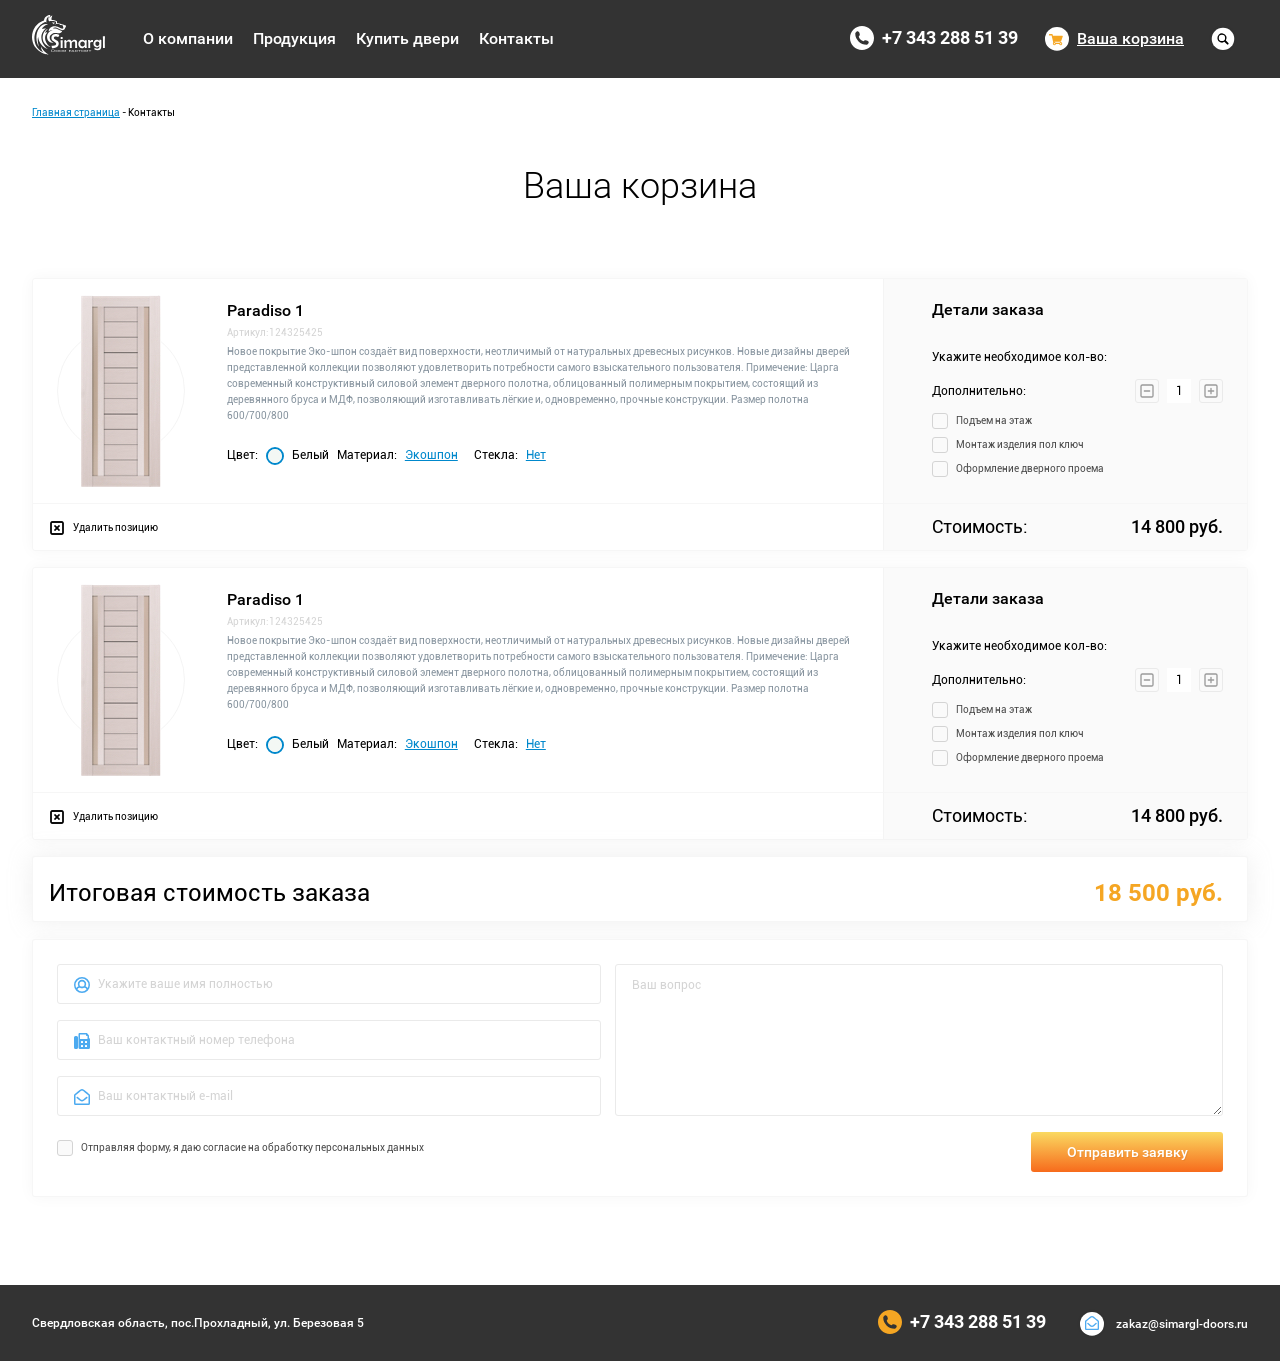
==== commit 38d36b62: "Basket adaptive" ====
--- a/basket.html
+++ b/basket.html
@@ -84,12 +84,12 @@
             <div class="basket__block">
               <p class="basket__title">Детали заказа</p>
               <form action="#" class="basket__form">
+                <p class="basket__model"><span>Укажите необходимое кол-во:</span></p>
                 <div class="basket__number">
                   <button type="button" class="basket__minus"></button>
                   <input type="text" name="value" class="basket__value" value="1">
                   <button type="button" class="basket__plus"></button>
                 </div>
-                <p class="basket__model"><span>Укажите необходимое кол-во:</span></p>
                 <p class="basket__model"><span>Дополнительно:</span></p>
                 <input type="checkbox" name="check" id="check" class="modal__checkbox">
                 <label for="check" class="modal__label">Подъем на этаж</label>
@@ -100,7 +100,7 @@
               </form>
             </div>
           </div>
-          <div class="basket__wrap">
+          <div class="basket__wrap basket__wrap--remove">
             <div class="basket__remove">
               <button type="button" class="basket__btn">Удалить позицию</button>
             </div>
@@ -142,12 +142,12 @@
             <div class="basket__block">
               <p class="basket__title">Детали заказа</p>
               <form action="#" class="basket__form">
+                <p class="basket__model"><span>Укажите необходимое кол-во:</span></p>
                 <div class="basket__number">
                   <button type="button" class="basket__minus"></button>
                   <input type="text" name="value" class="basket__value" value="1">
                   <button type="button" class="basket__plus"></button>
                 </div>
-                <p class="basket__model"><span>Укажите необходимое кол-во:</span></p>
                 <p class="basket__model"><span>Дополнительно:</span></p>
                 <input type="checkbox" name="check4" id="check4" class="modal__checkbox">
                 <label for="check4" class="modal__label">Подъем на этаж</label>
@@ -158,7 +158,7 @@
               </form>
             </div>
           </div>
-          <div class="basket__wrap">
+          <div class="basket__wrap basket__wrap--remove">
             <div class="basket__remove">
               <button type="button" class="basket__btn">Удалить позицию</button>
             </div>
@@ -187,8 +187,8 @@
             </fieldset>
             <textarea name="text" class="form__area" placeholder="Ваш вопрос"></textarea>
           </div>
-          <input type="checkbox" name="check" id="check" class="modal__checkbox">
-          <label for="check" class="modal__label">Отправляя форму, я даю согласие на обработку персональных данных</label>
+          <input type="checkbox" name="check" id="check-form" class="modal__checkbox">
+          <label for="check-form" class="modal__label">Отправляя форму, я даю согласие на обработку персональных данных</label>
           <button type="submit" class="btn form__btn">Отправить заявку</button>
         </form>
       </div>
--- a/css/style.min.css
+++ b/css/style.min.css
@@ -1,3 +1,3 @@
 @font-face{font-weight:400;font-family:"Roboto";font-style:normal;src:url(../fonts/roboto-regular.woff2) format("woff2"),url(../fonts/roboto-regular.woff) format("woff")}@font-face{font-weight:500;font-family:"Roboto";font-style:normal;src:url(../fonts/roboto-medium.woff2) format("woff2"),url(../fonts/roboto-medium.woff) format("woff")}@font-face{font-weight:700;font-family:"Roboto";font-style:normal;src:url(../fonts/roboto-bold.woff2) format("woff2"),url(../fonts/roboto-bold.woff) format("woff")}@font-face{font-weight:300;font-family:"Roboto";font-style:normal;src:url(../fonts/roboto-light.woff2) format("woff2"),url(../fonts/roboto-light.woff) format("woff")}
 /*! normalize.css v4.1.1 | MIT License | github.com/necolas/normalize.css */
-@-webkit-keyframes btn-hover{0%{background-image:-webkit-gradient(linear,left bottom,left top,from(#f76b1c),to(#fad961));background-image:linear-gradient(to top,#f76b1c 0%,#fad961 100%)}25%{background-image:-webkit-gradient(linear,left bottom,left top,color-stop(25%,#f76b1c),to(#fad961));background-image:linear-gradient(to top,#f76b1c 25%,#fad961 100%)}50%{background-image:-webkit-gradient(linear,left bottom,left top,color-stop(50%,#f76b1c),to(#fad961));background-image:linear-gradient(to top,#f76b1c 50%,#fad961 100%)}75%{background-image:-webkit-gradient(linear,left bottom,left top,color-stop(75%,#f76b1c),to(#fad961));background-image:linear-gradient(to top,#f76b1c 75%,#fad961 100%)}to{background-image:none;background-color:#f76b1c}}@keyframes btn-hover{0%{background-image:-webkit-gradient(linear,left bottom,left top,from(#f76b1c),to(#fad961));background-image:linear-gradient(to top,#f76b1c 0%,#fad961 100%)}25%{background-image:-webkit-gradient(linear,left bottom,left top,color-stop(25%,#f76b1c),to(#fad961));background-image:linear-gradient(to top,#f76b1c 25%,#fad961 100%)}50%{background-image:-webkit-gradient(linear,left bottom,left top,color-stop(50%,#f76b1c),to(#fad961));background-image:linear-gradient(to top,#f76b1c 50%,#fad961 100%)}75%{background-image:-webkit-gradient(linear,left bottom,left top,color-stop(75%,#f76b1c),to(#fad961));background-image:linear-gradient(to top,#f76b1c 75%,#fad961 100%)}to{background-image:none;background-color:#f76b1c}}html{font-family:sans-serif;-ms-text-size-adjust:100%;-webkit-text-size-adjust:100%;-webkit-box-sizing:border-box;box-sizing:border-box}body{margin:0;width:100%;max-width:100%;font-family:"Roboto","Arial",sans-serif;font-size:14px;line-height:24px;font-weight:400;color:#86939e;display:-webkit-box;display:-ms-flexbox;display:flex;-webkit-box-orient:vertical;-webkit-box-direction:normal;-ms-flex-direction:column;flex-direction:column;min-height:100vh}article,aside,details,figcaption,figure,footer,header,main,menu,nav,section,summary{display:block}audio,canvas,progress,video{display:inline-block}audio:not([controls]){display:none;height:0}progress,sub,sup{vertical-align:baseline}[hidden],template{display:none}a{background-color:transparent;-webkit-text-decoration-skip:objects;text-decoration:none;color:inherit}a:active,a:hover{outline-width:0}abbr[title]{border-bottom:none;-webkit-text-decoration:underline dotted;text-decoration:underline dotted}b,strong{font-weight:bolder}dfn{font-style:italic}h1{font-size:2em;margin:.67em 0}mark{background-color:#ff0;color:#000}small{font-size:80%}sub,sup{font-size:75%;line-height:0;position:relative}sub{bottom:-.25em}sup{top:-.5em}img{border-style:none;max-width:100%;height:auto}svg:not(:root){overflow:hidden}code,kbd,pre,samp{font-family:monospace,monospace;font-size:1em}hr{-webkit-box-sizing:content-box;box-sizing:content-box;height:0}button,input,select,textarea{margin:0}optgroup{font-weight:700}button,hr,input{overflow:visible}button,select{text-transform:none}[type=reset],[type=submit],button,html [type=button]{-webkit-appearance:button}[type=button]::-moz-focus-inner,[type=reset]::-moz-focus-inner,[type=submit]::-moz-focus-inner,button::-moz-focus-inner{border-style:none;padding:0}[type=button]:-moz-focusring,[type=reset]:-moz-focusring,[type=submit]:-moz-focusring,button:-moz-focusring{outline:1px dotted ButtonText}fieldset{border:1px solid silver;margin:0 2px;padding:.35em .625em .75em}legend{color:inherit;display:table;max-width:100%;white-space:normal}textarea{overflow:auto}[type=checkbox],[type=radio],legend{-webkit-box-sizing:border-box;box-sizing:border-box;padding:0}[type=number]::-webkit-inner-spin-button,[type=number]::-webkit-outer-spin-button{height:auto}[type=search]{-webkit-appearance:textfield;outline-offset:-2px}[type=search]::-webkit-search-cancel-button,[type=search]::-webkit-search-decoration{-webkit-appearance:none}::-webkit-input-placeholder{color:inherit;opacity:.54}::-webkit-file-upload-button{-webkit-appearance:button;font:inherit}.reset,figure{margin:0;padding:0}.visually-hidden{position:absolute;width:1px;height:1px;margin:-1px;border:0;padding:0;clip:rect(0 0 0 0);overflow:hidden}.header--internal .search:hover .search__input,.transition{-webkit-transition:ease-out .3s;transition:ease-out .3s}.footer{margin-top:auto}*,:after,:before{-webkit-box-sizing:inherit;box-sizing:inherit}button,input,select,textarea{font:inherit;border:0;outline:0}button{padding:0;cursor:pointer;background-color:transparent}.wrapper{width:1256px;padding-left:20px;padding-right:20px;margin-left:auto;margin-right:auto}.header{position:fixed;z-index:100;top:0;left:0;right:0;padding-top:20px;padding-bottom:10px;color:#fff;background-color:rgba(0,0,0,.7)}.header--internal{padding-top:15px;padding-bottom:16px;background-color:#333}.header--internal .logo{margin-left:0}.header--internal .logo img{height:40px;width:auto}.header--internal .header__user{-webkit-box-orient:horizontal;-webkit-box-direction:normal;-ms-flex-direction:row;flex-direction:row;-webkit-box-pack:end;-ms-flex-pack:end;justify-content:flex-end;-webkit-box-align:center;-ms-flex-align:center;align-items:center}.header--internal .header__cart{font-size:16px}.header--internal .menu{margin-top:0;margin-bottom:0;margin-left:38px;-ms-flex-item-align:center;align-self:center}.header--internal .search{margin-top:0;margin-bottom:0;margin-left:24px}.header--internal .search:hover .search__input{width:60px}.header--internal .search__btn{background-image:url(../img/search-internal.svg);background-size:30px 30px}.header--internal .search__input{width:0;-webkit-transition:ease-out .3s;transition:ease-out .3s}.header__user,.header__wrap{display:-webkit-box;display:-ms-flexbox;display:flex;-webkit-box-pack:justify;-ms-flex-pack:justify;justify-content:space-between;-webkit-box-align:stretch;-ms-flex-align:stretch;align-items:stretch}.header__user{-webkit-box-orient:vertical;-webkit-box-direction:normal;-ms-flex-direction:column;flex-direction:column;-webkit-box-pack:start;-ms-flex-pack:start;justify-content:flex-start;-webkit-box-align:end;-ms-flex-align:end;align-items:flex-end}.header__cart,.header__phone{position:relative;padding-left:32px}.header__phone{margin-right:24px;font-size:18px;font-weight:700}.header__cart::before,.header__phone::before{content:"";position:absolute;top:50%;left:0;-webkit-transform:translateY(-50%);transform:translateY(-50%);width:24px;height:24px;background-image:url(../img/phone.svg);background-repeat:no-repeat}.header__phone:active::before,.header__phone:hover::before{background-image:url(../img/phone-yellow.svg)}.header__cart{font-size:13px;font-weight:500;text-decoration:underline}.header__cart::before{background-image:url(../img/cart.svg)}.header__cart:active,.header__cart:hover{text-decoration:none}.promo{width:100%;padding-top:140px;min-height:448px;background-image:url(../img/bg-1.jpg);background-repeat:no-repeat;background-position:center;background-size:cover}.promo__title{margin-bottom:30px;color:#000;font-size:36px;font-weight:300;line-height:1.2;text-align:center}.promo__btn{margin-left:auto;margin-right:auto}.search{margin-top:auto;margin-bottom:5px;display:-webkit-box;display:-ms-flexbox;display:flex;-webkit-box-pack:end;-ms-flex-pack:end;justify-content:flex-end;-webkit-box-align:center;-ms-flex-align:center;align-items:center}.search__btn{width:30px;height:30px;background-image:url(../img/search.svg);background-repeat:no-repeat;background-size:16px 16px;background-position:center}.search__btn:active,.search__btn:hover{background-image:url(../img/search-internal.svg);background-size:30px 30px}.search__input{width:60px;color:#fff;padding-left:8px;font-size:16px;font-weight:500;background-color:transparent}.search__input::-webkit-input-placeholder{opacity:1}.search__input:-ms-input-placeholder,.search__input::-ms-input-placeholder{opacity:1}.search__input::placeholder{opacity:1}.menu{-ms-flex-item-align:end;align-self:flex-end;margin:auto auto 15px 45px}.menu__btn{display:none}.menu__list{margin:0;padding:0;list-style-type:none;display:-webkit-box;display:-ms-flexbox;display:flex;font-size:16px;font-weight:500}.menu__item{margin-right:20px}.menu__link--active,.menu__link:active,.menu__link:hover{text-decoration:underline}.btn,.btn-colored,.btn-white{display:-webkit-box;display:-ms-flexbox;display:flex;-webkit-box-pack:center;-ms-flex-pack:center;justify-content:center;-webkit-box-align:center;-ms-flex-align:center;align-items:center;font-weight:500;border-radius:3px}.btn{font-size:18px;color:#fff;background-image:-webkit-gradient(linear,left bottom,left top,from(#f76b1c),to(#fad961));background-image:linear-gradient(to top,#f76b1c,#fad961);width:256px;height:48px}.btn:active,.btn:hover{-webkit-animation-name:btn-hover;animation-name:btn-hover;-webkit-animation-duration:.1s;animation-duration:.1s;-webkit-animation-fill-mode:forwards;animation-fill-mode:forwards}.btn-colored,.btn-white{width:192px;height:40px}.btn-white,.btn-white:active,.btn-white:hover{-webkit-transition:ease-out .3s;transition:ease-out .3s}.btn-white{border:1px solid #d4d4d4;color:#d4d4d4}.btn-white:active,.btn-white:hover{color:#f76b1c;border-color:#f76b1c}.btn-colored{color:#fff;text-shadow:1px 1px 0 rgba(0,0,0,.06)}.btn-colored--green{background-color:#6bbc53;border:1px solid #6bbc53}.btn-colored--grey{background-color:#86939e;border:1px solid #86939e}.btn-colored:active,.btn-colored:hover{opacity:.8;-webkit-transition:ease-out .3s;transition:ease-out .3s}.gallery{margin-top:-96px;padding-bottom:1px;background-image:-webkit-gradient(linear,left bottom,left top,from(rgba(0,0,0,.7)),to(rgba(0,0,0,.7))),url(../img/bg-2.jpg);background-image:linear-gradient(to top,rgba(0,0,0,.7),rgba(0,0,0,.7)),url(../img/bg-2.jpg);background-repeat:no-repeat;background-position:top 96px center;background-size:cover}.gallery__block,.gallery__photo{margin-bottom:32px;display:-webkit-box;display:-ms-flexbox;display:flex;-webkit-box-pack:justify;-ms-flex-pack:justify;justify-content:space-between;-webkit-box-align:stretch;-ms-flex-align:stretch;align-items:stretch}.gallery__photo{position:relative;width:384px;height:192px;overflow:hidden;-webkit-box-pack:center;-ms-flex-pack:center;justify-content:center;-webkit-box-align:center;-ms-flex-align:center;align-items:center}.gallery__narrow img,.gallery__photo img{display:block;min-width:100%;-webkit-transition:ease-out .3s;transition:ease-out .3s}.gallery__photo--wide{width:100%}.gallery__photo:first-of-type,.gallery__photo:nth-of-type(2){margin-bottom:32px}.gallery__narrow,.gallery__overlay,.gallery__wide{display:-webkit-box;display:-ms-flexbox;display:flex}.gallery__narrow{position:relative;width:384px;height:416px;overflow:hidden;-webkit-box-pack:center;-ms-flex-pack:center;justify-content:center;-webkit-box-align:center;-ms-flex-align:center;align-items:center}.gallery__overlay,.gallery__wide{-webkit-box-align:start;-ms-flex-align:start;align-items:flex-start}.gallery__wide{width:798px;height:416px;-ms-flex-wrap:wrap;flex-wrap:wrap;-webkit-box-pack:justify;-ms-flex-pack:justify;justify-content:space-between}.gallery__overlay{position:absolute;top:0;bottom:0;left:0;right:0;padding:32px;-webkit-box-orient:vertical;-webkit-box-direction:normal;-ms-flex-direction:column;flex-direction:column;-webkit-box-pack:end;-ms-flex-pack:end;justify-content:flex-end;color:#fff;background-image:-webkit-gradient(linear,left bottom,left top,from(rgba(0,0,0,.7)),to(transparent));background-image:linear-gradient(to top,rgba(0,0,0,.7),transparent)}.gallery__title{margin-top:0;margin-bottom:10px;font-size:24px;font-weight:700;line-height:1;-webkit-transition:ease-out .3s;transition:ease-out .3s}.gallery__info{margin:0;max-width:221px;font-size:12px;font-weight:500;line-height:1.33}.gallery__narrow:active img,.gallery__narrow:hover img,.gallery__photo:active img,.gallery__photo:hover img{-webkit-transform:scale(1.1);transform:scale(1.1);-webkit-transition:ease-out .3s;transition:ease-out .3s}.gallery__narrow:active .gallery__title,.gallery__narrow:hover .gallery__title,.gallery__photo:active .gallery__title,.gallery__photo:hover .gallery__title{font-size:26px;-webkit-transition:ease-out .3s;transition:ease-out .3s}.footer{padding-top:25px;padding-bottom:25px;color:#fff;background-color:#333}.footer address{font-size:12px;font-weight:500;font-style:normal}.footer__wrap{display:-webkit-box;display:-ms-flexbox;display:flex;-webkit-box-pack:justify;-ms-flex-pack:justify;justify-content:space-between;-webkit-box-align:center;-ms-flex-align:center;align-items:center}.footer__phone{position:relative;margin-right:27px;padding-left:32px;font-size:18px;font-weight:700}.footer__mail::before,.footer__phone::before{content:"";position:absolute;top:50%;left:0;-webkit-transform:translateY(-50%);transform:translateY(-50%);width:24px;height:24px;background-image:url(../img/phone-yellow.svg);background-repeat:no-repeat;background-size:contain}.footer__mail{position:relative;padding-left:40px;font-size:12px;font-weight:500}.footer__mail::before{width:32px;height:32px;background-image:url(../img/mail.svg)}.footer__mail:active,.footer__mail:hover,.sort__output a{text-decoration:underline}.breadcrumbs{margin-top:100px;margin-bottom:20px}.breadcrumbs__link{display:inline-block;vertical-align:middle;position:relative;margin-right:5px;font-size:10px;color:#08c;text-decoration:underline}.breadcrumbs__link::after{content:"-";position:absolute;top:0;right:-7px;color:#000}.breadcrumbs__link:active,.breadcrumbs__link:hover,.card__info .card__model a:active,.card__info .card__model a:hover,.result__wrap a:active,.result__wrap a:hover,.sort__output a:active,.sort__output a:hover{text-decoration:none}.breadcrumbs__link--active{color:#000;text-decoration:none}.breadcrumbs__link--active::after,.sort__select option[disabled]{display:none}.sort{margin-bottom:23px}.sort__wrap{padding:10px 15px;border-radius:3px;-webkit-box-shadow:0 0 24px 0 rgba(190,190,190,.25);box-shadow:0 0 24px 0 rgba(190,190,190,.25);background-color:#fff;border:solid 1px rgba(239,239,239,.55)}.sort__title{margin-top:5px;color:#000;line-height:1;float:left}.sort__output{font-size:12px;color:#000;text-align:right}.sort__output a{color:#08c}.sort__output a,.sort__output span{margin-left:10px}.sort__filter{width:100%;margin-top:10px;display:-webkit-box;display:-ms-flexbox;display:flex;-ms-flex-wrap:wrap;flex-wrap:wrap;-webkit-box-pack:start;-ms-flex-pack:start;justify-content:flex-start;-webkit-box-align:center;-ms-flex-align:center;align-items:center;-ms-flex-line-pack:start;align-content:flex-start}.sort__select{width:192px;height:40px;margin-bottom:10px;margin-right:16px;padding-left:15px;padding-right:20px;font-size:12px;color:#000;border-radius:3px;background-color:#fff;border:solid 1px #eaeaea;-webkit-appearance:none;-moz-appearance:none;appearance:none;background-image:url(../img/angle-down.svg);background-repeat:no-repeat;background-size:12px 12px;background-position:93% 14px;cursor:pointer}.sort__select::-ms-expand{color:transparent;border:0;background-color:transparent}.sort__select--color{padding-left:40px;background-image:url(../img/angle-down.svg),url(../img/color-spot-select.png);background-repeat:no-repeat;background-size:12px 12px,18px 18px;background-position:93% 14px,13px 10px}.sort__price{margin-right:16px;margin-bottom:10px;padding-left:15px;border-left:1px solid #d8d8d8;border-right:1px solid #d8d8d8}.sort__input,.sort__price span{margin-right:15px}.sort__input{width:120px;height:40px;font-size:12px;color:#000;padding-left:15px;padding-right:15px;border-radius:3px;background-color:#fff;border:solid 1px #eaeaea}.sort__input::-webkit-input-placeholder{color:#d4d4d4;opacity:1}.sort__input:-ms-input-placeholder,.sort__input::-ms-input-placeholder{color:#d4d4d4;opacity:1}.sort__input::placeholder{color:#d4d4d4;opacity:1}.sort__btn{width:192px;height:40px}.sort__find{width:156px;height:40px;margin-bottom:10px;font-size:14px;background-color:#86939e;border:1px solid #86939e}.result__list{margin:0;padding:0;list-style-type:none}.result__item,.result__slider{display:-webkit-box;display:-ms-flexbox;display:flex;-webkit-box-pack:justify;-ms-flex-pack:justify;justify-content:space-between;-webkit-box-align:start;-ms-flex-align:start;align-items:flex-start}.result__item{margin-bottom:30px;padding:41px 48px;border-radius:3px;-webkit-box-shadow:0 0 16px 0 rgba(0,0,0,.04);box-shadow:0 0 16px 0 rgba(0,0,0,.04);background-color:#fff;border:solid 1px rgba(239,239,239,.55);width:100%}.result__slider{width:376px}.result__info{width:640px}.result__img{position:relative;width:240px;height:368px;display:-webkit-box;display:-ms-flexbox;display:flex;-webkit-box-pack:center;-ms-flex-pack:center;justify-content:center;-webkit-box-align:center;-ms-flex-align:center;align-items:center;border-radius:3px;background-image:url(../img/2.jpg);background-repeat:no-repeat;background-size:cover;background-position:center;-webkit-box-shadow:0 0 16px 0 rgba(0,0,0,.04);box-shadow:0 0 16px 0 rgba(0,0,0,.04)}.result__img::before{content:"";position:absolute;top:0;left:0;right:0;bottom:0;background-image:-webkit-gradient(linear,left top,left bottom,from(transparent),to(#000));background-image:linear-gradient(to bottom,transparent,#000);background-repeat:no-repeat}.result__img img{position:relative;z-index:5;display:block;height:336px;width:auto}.result__thumbnails{width:112px}.result__thumb{width:112px;height:112px;display:-webkit-box;display:-ms-flexbox;display:flex;-webkit-box-pack:center;-ms-flex-pack:center;justify-content:center;-webkit-box-align:center;-ms-flex-align:center;align-items:center;margin-bottom:16px;border-radius:3px;-webkit-box-shadow:0 0 16px 0 rgba(0,0,0,.04);box-shadow:0 0 16px 0 rgba(0,0,0,.04);background-color:#fff;border:solid 1px rgba(239,239,239,.55);-webkit-transition:ease-out .3s;transition:ease-out .3s}.result__thumb img{display:block;height:90%;width:auto}.card__img:active img,.card__img:hover img,.result__thumb:active,.result__thumb:hover{-webkit-transform:scale(1.1);transform:scale(1.1);-webkit-transition:ease-out .3s;transition:ease-out .3s}.result__title{margin-top:0;margin-bottom:5px;font-size:24px;font-weight:500;color:#000}.result__articul{display:block;margin-bottom:15px;font-size:10px;color:#d4d4d4}.result__wrap{display:-webkit-box;display:-ms-flexbox;display:flex;-webkit-box-pack:justify;-ms-flex-pack:justify;justify-content:space-between;-webkit-box-align:center;-ms-flex-align:center;align-items:center}.result__wrap a{color:#000;text-decoration:underline}.order{margin-top:40px}.order--card{margin-top:0;display:-webkit-box;display:-ms-flexbox;display:flex;-webkit-box-pack:justify;-ms-flex-pack:justify;justify-content:space-between;-webkit-box-align:center;-ms-flex-align:center;align-items:center}.order--card span{font-size:12px;color:#000}.order__color-choice{margin:0 0 16px;padding:15px 0;color:#000;border:0;border-top:1px solid #f6f6f6;border-bottom:1px solid #f6f6f6}.order__color-choice span{display:inline-block;vertical-align:middle;margin-right:8px}.modal .fancybox-close-small svg,.order__checkbox{display:none}.order__checkbox:checked+.order__color{border-color:#08c}.order__color{display:inline-block;vertical-align:middle;width:18px;height:18px;overflow:hidden;margin-right:3px;border-radius:50%;border:solid 2px transparent;cursor:pointer;-webkit-transition:ease-out .3s;transition:ease-out .3s}.order__color img{display:block;width:100%;height:100%;border-radius:50%}.order__color:active,.order__color:hover{border-color:#08c;-webkit-transition:ease-out .3s;transition:ease-out .3s}.order__wrap{display:-webkit-box;display:-ms-flexbox;display:flex;-webkit-box-pack:justify;-ms-flex-pack:justify;justify-content:space-between;-webkit-box-align:center;-ms-flex-align:center;align-items:center}.order__price{margin:0 16px 0 auto;font-size:24px;font-weight:500;color:#f5a623}.title{margin-top:80px;margin-bottom:70px;font-size:36px;line-height:1.2;font-weight:300;color:#000;text-align:center}.title span{font-weight:700}.card{position:relative;margin-bottom:130px}.card__list{margin:0;padding:0;list-style-type:none}.card__item{width:384px;border-radius:3px;-webkit-box-shadow:0 0 16px 0 rgba(0,0,0,.04);box-shadow:0 0 16px 0 rgba(0,0,0,.04);background-color:#fff;border:solid 1px rgba(239,239,239,.55)}.card__block{padding:16px;display:-webkit-box;display:-ms-flexbox;display:flex;-webkit-box-pack:justify;-ms-flex-pack:justify;justify-content:space-between;-webkit-box-align:start;-ms-flex-align:start;align-items:flex-start}.card__block:first-of-type{border-bottom:1px solid #f6f6f6}.card__img{width:128px;height:192px;margin-left:8px;position:relative;z-index:1;display:-webkit-box;display:-ms-flexbox;display:flex;-webkit-box-pack:center;-ms-flex-pack:center;justify-content:center;-webkit-box-align:center;-ms-flex-align:center;align-items:center}.card__img img{display:block;height:192px;width:auto;-webkit-transition:ease-out .3s;transition:ease-out .3s}.card__img::before{content:"";position:absolute;z-index:-1;top:50%;left:50%;-webkit-transform:translate(-50%,-50%);transform:translate(-50%,-50%);width:128px;height:128px;border-radius:50%;border:solid 1px #979797;opacity:.1}.card__info{width:192px}.card__info p{margin-top:5px;font-size:10px;line-height:1.2}.card__info .card__title{margin-bottom:3px;margin-top:3px;font-size:16px;line-height:1.2;font-weight:500;color:#000}.card__info .card__articul{display:block;margin-bottom:5px;font-size:10px;line-height:1.2;color:#d4d4d4}.card__price{margin:0;-ms-flex-item-align:center;align-self:center;font-size:24px;font-weight:500;color:#000}.card__info .card__model{margin-top:12px;margin-bottom:5px;display:-webkit-box;display:-ms-flexbox;display:flex;-webkit-box-pack:justify;-ms-flex-pack:justify;justify-content:space-between;-webkit-box-align:center;-ms-flex-align:center;align-items:center;font-size:12px}.card__info .card__model span{color:#000}.card__info .card__model a{color:#08c;text-decoration:underline}.swiper-button-next,.swiper-button-prev{top:55%;background-image:url(../img/angle-down.svg);background-size:24px 24px}.swiper-button-prev{-webkit-transform:rotate(90deg);transform:rotate(90deg);left:calc(50% - 650px)}.swiper-button-next{-webkit-transform:rotate(-90deg);transform:rotate(-90deg);right:calc(50% - 650px)}.logo{margin-left:-25px}.catalog{margin-bottom:75px}.catalog__list{display:-webkit-box;display:-ms-flexbox;display:flex;-ms-flex-wrap:wrap;flex-wrap:wrap;-webkit-box-pack:start;-ms-flex-pack:start;justify-content:flex-start;-webkit-box-align:stretch;-ms-flex-align:stretch;align-items:stretch;-ms-flex-line-pack:start;align-content:flex-start}.catalog__list .card__item{margin-right:32px;margin-bottom:32px}.catalog__list .card__item:nth-child(3n){margin-right:0}.catalog__link{font-size:14px;color:#000;text-decoration:underline}.catalog__link:active,.catalog__link:hover{text-decoration:none}.catalog__pages{display:-webkit-box;display:-ms-flexbox;display:flex;-webkit-box-pack:justify;-ms-flex-pack:justify;justify-content:space-between;-webkit-box-align:center;-ms-flex-align:center;align-items:center}.pages,.pages__link{display:inline-block;vertical-align:middle}.pages{margin-left:auto;border-radius:3px;-webkit-box-shadow:5px 5px 25px 0 rgba(179,179,179,.25);box-shadow:5px 5px 25px 0 rgba(179,179,179,.25);background-color:#fff;border:solid 1px #f9f9f9}.pages__link{position:relative;z-index:2;width:54px;height:48px;font-size:14px;color:#4a4a4a;line-height:48px;text-align:center;border-right:solid 1px #f9f9f9}.pages__link:last-child{border-right:none}.pages__link::after{display:none;content:"";position:absolute;z-index:-1;top:50%;left:50%;-webkit-transform:translate(-50%,-50%);transform:translate(-50%,-50%);width:60px;height:60px;border-radius:3px;background-color:#86939e}.pages__link--active{color:#fff;background-color:#86939e}.pages__link--active::after{display:block}.pages__link--first,.pages__link--last,.pages__link--next,.pages__link--prev{background-image:url(../img/sharp-fast_forward-24px.svg);background-repeat:no-repeat;background-position:center;background-size:20px 20px}.pages__link--next,.pages__link--prev{background-image:url(../img/sharp-play_arrow-24px.svg)}.pages__link--first,.pages__link--prev{-webkit-transform:rotate(180deg);transform:rotate(180deg)}a.pages__link:active,a.pages__link:hover{opacity:.7}.call .gallery__block{margin-bottom:0}.call__top{padding-top:65px;padding-bottom:48px;background-image:url(../img/bg-1.jpg);background-repeat:no-repeat;background-position:center;background-size:cover}.call__bottom{padding-top:40px;padding-bottom:40px;background-color:#fafafa}.call__bottom p{margin-top:0;margin-bottom:40px;font-size:36px;font-weight:300;color:#000;text-align:center}.call__btn{margin-left:auto;margin-right:auto}.modal{max-width:640px;padding:22px 48px 36px}.modal .fancybox-close-small,.modal__input{background-repeat:no-repeat;background-size:16px 16px}.modal .fancybox-close-small{background-image:url(../img/x-square.svg);opacity:.2;background-position:center}.modal__title{margin-top:0;font-size:24px;font-weight:300;color:#000}.modal__input{width:100%;height:40px;padding-left:40px;padding-right:20px;margin-bottom:16px;font-size:12px;border-radius:3px;background-color:#fff;border:solid 1px #eaeaea;background-position:16px 12px}.modal__input--name{background-image:url(../img/user-circle.svg)}.modal__input--phone{background-image:url(../img/mask.svg)}.modal__input--email{margin-bottom:0;background-image:url(../img/envelope-open.svg)}.modal__input::-webkit-input-placeholder{opacity:1;color:#d4d4d4}.modal__input:-ms-input-placeholder,.modal__input::-ms-input-placeholder{opacity:1;color:#d4d4d4}.modal__input::placeholder{opacity:1;color:#d4d4d4}.modal__checkbox{display:none}.modal__label{float:left;margin-top:8px;position:relative;padding-left:24px;max-width:300px;margin-right:20px;font-size:10px;line-height:1.6;color:#4a4a4a}.modal__label::before{content:"";position:absolute;top:3px;left:0;width:16px;height:16px;border-radius:3px;background-color:#fafafa;border:solid 1px #d4d4d4}.modal__checkbox:checked+.modal__label::before{background-color:#f76b1c}.modal__btn{margin-top:8px;margin-left:auto;width:192px}.contacts{margin-bottom:56px}.contacts .title{margin-top:40px}.contacts__wrap{display:-webkit-box;display:-ms-flexbox;display:flex;-webkit-box-pack:justify;-ms-flex-pack:justify;justify-content:space-between;-webkit-box-align:stretch;-ms-flex-align:stretch;align-items:stretch;border-radius:3px;-webkit-box-shadow:0 0 16px 0 rgba(0,0,0,.04);box-shadow:0 0 16px 0 rgba(0,0,0,.04);background-color:#fff;border:solid 1px rgba(239,239,239,.55);overflow:hidden}.contacts__map{width:50%;height:392px;background-image:url(../../img/bitmap.jpg);background-repeat:no-repeat;background-position:center;background-size:cover}.contacts__map iframe{border:0;width:100%;height:100%}.contacts__info{width:50%;padding:23px 40px 0}.contacts__title{margin-bottom:20px;font-size:16px;font-weight:500;color:#000}.contacts address,.contacts__mail,.contacts__phone{display:block;padding-left:24px;position:relative;font-style:normal;margin-bottom:20px}.contacts address::before,.contacts__mail::before,.contacts__phone::before{content:"";position:absolute;top:3px;left:0;width:16px;height:16px;background-repeat:no-repeat;background-size:contain}.contacts__mail{color:#08c;text-decoration:underline}.company__link a:active,.company__link a:hover,.contacts__mail:active,.contacts__mail:hover,.news__item a:active,.news__item a:hover{text-decoration:none}.contacts address::before{background-image:url(../img/map-pin.svg)}.contacts__phone::before{background-image:url(../img/phone_2.svg)}.contacts__mail::before{background-image:url(../img/at-sign.svg)}.form{padding-top:1px;padding-bottom:88px;background-color:#fafafa}.form .title{margin-top:60px;margin-bottom:55px}.form .modal__label{max-width:none}.form .modal__label::before{top:0}.form__order{padding:24px;border-radius:3px;-webkit-box-shadow:0 0 16px 0 rgba(0,0,0,.04);box-shadow:0 0 16px 0 rgba(0,0,0,.04);background-color:#fff;border:solid 1px rgba(239,239,239,.55)}.form__wrap{margin-bottom:16px;display:-webkit-box;display:-ms-flexbox;display:flex;-webkit-box-pack:justify;-ms-flex-pack:justify;justify-content:space-between;-webkit-box-align:stretch;-ms-flex-align:stretch;align-items:stretch}.form__field{width:544px;margin:0;padding:0;border:0}.form__area{width:608px;min-width:608px;max-width:608px;min-height:152px;max-height:152px;padding:8px 16px;font-size:12px;border-radius:3px;background-color:#fff;border:solid 1px #eaeaea}.form__area::-webkit-input-placeholder{opacity:1;color:#d4d4d4}.form__area:-ms-input-placeholder,.form__area::-ms-input-placeholder{opacity:1;color:#d4d4d4}.form__area::placeholder{opacity:1;color:#d4d4d4}.form__btn{margin-left:auto;width:192px;height:40px;font-size:14px;text-shadow:1px 1px 0 rgba(0,0,0,.06)}.news{margin-bottom:88px}.news .title{margin-top:45px;margin-bottom:40px}.news__list{margin:0;padding:0;list-style:none;display:-webkit-box;display:-ms-flexbox;display:flex;-webkit-box-pack:justify;-ms-flex-pack:justify;justify-content:space-between;-webkit-box-align:stretch;-ms-flex-align:stretch;align-items:stretch}.news__item{width:384px;padding:15px 24px 24px;border-radius:3px;-webkit-box-shadow:0 0 24px 0 rgba(190,190,190,.25);box-shadow:0 0 24px 0 rgba(190,190,190,.25);background-color:#fff;border:solid 1px rgba(239,239,239,.55);color:#4a4a4a;font-size:12px;line-height:1.35}.news__item time{font-size:10px;color:#d4d4d4}.company__link a,.news__item a{color:#08c;text-decoration:underline}.news__item a{display:block;margin-top:20px}.news__title{margin-top:10px;margin-bottom:12px;font-size:16px;font-weight:500;color:#000}.company{padding-top:50px;position:relative}.company::before,.company__question::after{content:"";position:absolute;background-repeat:no-repeat}.company::before{z-index:-1;left:0;background-image:-webkit-gradient(linear,left top,left bottom,from(rgba(0,0,0,.7)),to(rgba(0,0,0,.7))),url(../img/bg-1.jpg);background-image:linear-gradient(rgba(0,0,0,.7),rgba(0,0,0,.7)),url(../img/bg-1.jpg);background-position:center;-webkit-box-shadow:0 0 24px 0 rgba(190,190,190,.25);box-shadow:0 0 24px 0 rgba(190,190,190,.25);-webkit-filter:grayscale(1);filter:grayscale(1);top:0;right:0;height:456px;background-size:cover}.company__title{font-size:36px;font-weight:300;line-height:1.2;color:#fff;text-align:center}.company__subtitle{font-size:16px;line-height:1.5;color:#fff;text-align:center;max-width:1000px;margin-left:auto;margin-right:auto}.company__wrap{margin-top:65px;display:-webkit-box;display:-ms-flexbox;display:flex;-webkit-box-pack:justify;-ms-flex-pack:justify;justify-content:space-between;-webkit-box-align:start;-ms-flex-align:start;align-items:flex-start}.company__block{width:49%;min-height:368px;padding:24px;border-radius:3px;-webkit-box-shadow:0 0 24px 0 rgba(190,190,190,.25);box-shadow:0 0 24px 0 rgba(190,190,190,.25);background-color:#fff;border:solid 1px rgba(239,239,239,.55)}.company__block .modal__input--email{margin-bottom:16px}.company__title-2{margin-top:0;font-size:24px;color:#000}.company__file-add{display:none}.company__add{display:-webkit-box;display:-ms-flexbox;display:flex;-webkit-box-pack:start;-ms-flex-pack:start;justify-content:flex-start;-webkit-box-align:center;-ms-flex-align:center;align-items:center;position:relative;width:336px;height:40px;padding-left:40px;color:#d4d4d4;font-size:12px;border-radius:3px;background-color:#fff;border:solid 1px #eaeaea;background-image:url(../img/file.jpg);background-repeat:no-repeat;background-size:22px 22px;background-position:14px center}.company__btn{font-size:14px;color:#9b9b9b;border-color:#9b9b9b}.company__file{margin-bottom:24px;display:-webkit-box;display:-ms-flexbox;display:flex;-webkit-box-pack:justify;-ms-flex-pack:justify;justify-content:space-between;-webkit-box-align:center;-ms-flex-align:center;align-items:center}.company__faq{margin-bottom:15px;border-radius:3px;-webkit-box-shadow:0 0 8px 0 rgba(190,190,190,.25);box-shadow:0 0 8px 0 rgba(190,190,190,.25);background-color:#fff;border:solid 1px rgba(239,239,239,.55)}.company__question{position:relative;margin:0;padding:10px 40px;font-size:12px;line-height:1.5;color:#000;background-image:url(../img/faq.jpg);background-repeat:no-repeat;background-size:21px 21px;background-position:12px 8px;cursor:pointer}.company__question::after{top:12px;right:15px;width:12px;height:12px;background-image:url(../img/angle-down.svg);background-size:contain}.company__question--opened,.company__question:active,.company__question:hover{color:#08c}.company__question--opened::after{-webkit-transform:rotate(180deg);transform:rotate(180deg)}.company__field{display:none;padding-bottom:15px;font-size:10px;color:#000;line-height:1.2;padding-left:40px;padding-right:40px}.company__link{margin-top:25px;display:-webkit-box;display:-ms-flexbox;display:flex;-webkit-box-pack:justify;-ms-flex-pack:justify;justify-content:space-between;-webkit-box-align:center;-ms-flex-align:center;align-items:center}.company__link a{font-size:12px}.service .title,.warranty .title{margin-top:50px;margin-bottom:50px}.service__item,.service__list{-webkit-box-align:stretch;-ms-flex-align:stretch;align-items:stretch}.service__list{margin:0;padding:0;list-style:none;display:-webkit-box;display:-ms-flexbox;display:flex;-ms-flex-wrap:wrap;flex-wrap:wrap;-ms-flex-line-pack:start;align-content:flex-start;-webkit-box-pack:justify;-ms-flex-pack:justify;justify-content:space-between}.service__item{width:49%;min-height:224px;margin-bottom:32px;-webkit-box-pack:start;-ms-flex-pack:start;justify-content:flex-start;border-radius:3px;-webkit-box-shadow:0 0 16px 0 rgba(0,0,0,.04);box-shadow:0 0 16px 0 rgba(0,0,0,.04);background-color:#fff;border:solid 1px rgba(239,239,239,.55)}.service__img,.service__info,.service__item{display:-webkit-box;display:-ms-flexbox;display:flex}.service__img{height:100%;border-radius:3px;overflow:hidden;width:176px;-webkit-box-pack:center;-ms-flex-pack:center;justify-content:center;-webkit-box-align:center;-ms-flex-align:center;align-items:center}.service__img img,.warranty__img img{display:block;height:100%;-o-object-fit:cover;object-fit:cover}.service__info{width:60%;padding:24px;font-size:12px;line-height:1.33;-webkit-box-orient:vertical;-webkit-box-direction:normal;-ms-flex-direction:column;flex-direction:column;-webkit-box-pack:start;-ms-flex-pack:start;justify-content:flex-start;-webkit-box-align:start;-ms-flex-align:start;align-items:flex-start}.delivery__info p,.service__info p,.warranty__info p{max-width:100%}.service__title{margin-top:0;margin-bottom:8px;font-size:18px;font-weight:500;color:#000}.service__btn{margin-top:auto;width:184px;height:40px;font-size:14px;font-weight:500;text-shadow:1px 1px 0 rgba(0,0,0,.06)}.warranty--doors .title{margin-top:38px;margin-bottom:73px}.warranty--doors .warranty__img{position:relative}.warranty--doors .warranty__img::after{content:"";position:absolute;top:0;right:0;bottom:0;width:35px;background-image:-webkit-gradient(linear,left top,right bottom,from(rgba(255,255,255,0)),color-stop(50%,rgba(255,255,255,0)),color-stop(50%,#fff),to(#fff));background-image:linear-gradient(to right bottom,rgba(255,255,255,0),rgba(255,255,255,0) 50%,#fff 50%,#fff 100%);background-repeat:no-repeat}.warranty--doors .warranty__item{min-height:192px}.warranty__item,.warranty__list{display:-webkit-box;display:-ms-flexbox;display:flex;-webkit-box-pack:start;-ms-flex-pack:start;justify-content:flex-start;-webkit-box-align:stretch;-ms-flex-align:stretch;align-items:stretch}.warranty__list{margin:0;padding:0;list-style:none;-ms-flex-wrap:wrap;flex-wrap:wrap;-ms-flex-line-pack:start;align-content:flex-start}.warranty__item{width:384px;min-height:122px;margin-right:32px;margin-bottom:30px;border-radius:3px;-webkit-box-shadow:0 0 16px 0 rgba(0,0,0,.04);box-shadow:0 0 16px 0 rgba(0,0,0,.04);background-color:#fff;border:solid 1px rgba(239,239,239,.55)}.warranty__item:nth-child(3n){margin-right:0}.warranty__img,.warranty__info{display:-webkit-box;display:-ms-flexbox;display:flex}.warranty__img{height:100%;border-radius:3px;overflow:hidden;width:150px;-webkit-box-pack:center;-ms-flex-pack:center;justify-content:center;-webkit-box-align:center;-ms-flex-align:center;align-items:center}.warranty__info{width:60%;padding:24px;font-size:10px;line-height:1.33;-webkit-box-orient:vertical;-webkit-box-direction:normal;-ms-flex-direction:column;flex-direction:column;-webkit-box-pack:start;-ms-flex-pack:start;justify-content:flex-start;-webkit-box-align:start;-ms-flex-align:start;align-items:flex-start}.warranty__title{margin-top:0;margin-bottom:8px;font-size:16px;font-weight:500;color:#000}.delivery{margin-top:35px;margin-bottom:80px}.delivery .title{margin-top:15px;margin-bottom:30px;text-align:left}.delivery__img,.delivery__wrap{display:-webkit-box;display:-ms-flexbox;display:flex;border-radius:3px}.delivery__wrap{-webkit-box-shadow:0 0 16px 0 rgba(0,0,0,.04);box-shadow:0 0 16px 0 rgba(0,0,0,.04);background-color:#fff;border:solid 1px rgba(239,239,239,.55);-webkit-box-pack:start;-ms-flex-pack:start;justify-content:flex-start;-webkit-box-align:start;-ms-flex-align:start;align-items:flex-start}.delivery__img{position:relative;width:497px;height:312px;-webkit-box-pack:center;-ms-flex-pack:center;justify-content:center;-webkit-box-align:center;-ms-flex-align:center;align-items:center;overflow:hidden}.delivery__img img{display:block;width:100%;-o-object-fit:cover;object-fit:cover}.delivery__img::after{content:"";position:absolute;top:0;right:0;bottom:0;width:50px;background-image:-webkit-gradient(linear,left top,right bottom,from(rgba(255,255,255,0)),color-stop(50%,rgba(255,255,255,0)),color-stop(50%,#fff),to(#fff));background-image:linear-gradient(to bottom right,rgba(255,255,255,0),rgba(255,255,255,0) 50%,#fff 50%,#fff 100%);background-repeat:no-repeat}.delivery__info{width:60%;padding:30px}@media (max-width:1400px){.swiper-button-prev{left:10px}.swiper-button-next{right:10px}}@media (max-width:1255px){.wrapper{width:100%}.header{padding-top:10px;padding-bottom:10px}.header__user{-webkit-box-orient:horizontal;-webkit-box-direction:normal;-ms-flex-direction:row;flex-direction:row;-webkit-box-pack:end;-ms-flex-pack:end;justify-content:flex-end}.header__user,.header__wrap{-webkit-box-align:center;-ms-flex-align:center;align-items:center}.logo{margin-left:0}.logo img{height:40px;width:auto}.menu__btn{display:block;width:30px;height:30px;background-image:url(../img/icon-menu-ham.svg);background-position:center;background-repeat:no-repeat}.menu__list{display:none;position:absolute;top:100%;left:0;width:100%;padding-left:20px;padding-right:20px;padding-bottom:10px;background-color:rgba(0,0,0,.7)}.menu__link{display:block;padding-top:10px;padding-bottom:10px;text-align:center}.menu,.search{margin-bottom:0}.menu{-ms-flex-item-align:center;align-self:center;margin-top:0}.menu--opened .menu__btn{background-image:url(../img/icon-menu-cross.svg)}.search{margin-top:5px;margin-left:24px}.search__input{font-size:13px}.gallery__block{display:block;margin-left:auto;margin-right:auto;width:798px}.gallery__narrow{float:left;margin-top:32px;margin-bottom:32px}.gallery__narrow--right{margin-top:0;margin-left:30px}.header--internal .search{margin-top:5px}.header--internal .search__input{width:60px}.header--internal .header__cart{font-size:13px}.sort__select:last-of-type{margin-right:16px}.sort__btn{margin-bottom:10px}.result__item{padding:20px}.result__info{width:510px}.card__slider,.card__slider-2{width:800px;margin-left:auto;margin-right:auto}.order__wrap{-ms-flex-wrap:wrap;flex-wrap:wrap}.order__btn{margin-left:auto}.catalog__list{-ms-flex-pack:distribute;justify-content:space-around}.catalog__list .card__item{margin-right:0}.call .gallery__narrow{margin-left:auto;margin-right:auto;float:none}.contacts__info{padding-top:0}.contacts__map{height:420px}.form__area,.form__field{width:49%}.form__area{min-width:49%;max-width:49%}.company__add{width:200px}.news__list{-ms-flex-wrap:wrap;flex-wrap:wrap;-ms-flex-pack:distribute;justify-content:space-around}.news__item{margin-bottom:16px}.warranty__list{-ms-flex-pack:distribute;justify-content:space-around}.warranty__item{margin-right:0}.delivery__img{height:100%}}@media (max-width:1022px){.gallery__block,.gallery__wide{width:100%}.gallery__photo{width:49%;height:175px}.gallery__photo--wide{width:100%}.gallery__narrow{width:47.5%;height:350px}.footer__phone{font-size:14px}.sort__filter{-webkit-box-pack:center;-ms-flex-pack:center;justify-content:center}.result__item{display:block}.result__slider{margin-left:auto;margin-right:auto}.result__info{width:100%}.card__slider,.card__slider-2{width:386px}.catalog__pages{display:block;text-align:center}.catalog__link{display:block;margin-bottom:20px}.company__block{width:100%;min-height:auto;margin-bottom:16px}.company__wrap{display:block}.company__add{width:400px;margin-right:16px}.service__item{width:450px}.service__list{-webkit-box-pack:center;-ms-flex-pack:center;justify-content:center}.delivery__wrap{display:block}.delivery__img{width:100%;height:150px}.delivery__img::after{display:none}.delivery__info{width:100%}}@media (max-width:766px){.search__input{font-size:13px}.header--internal .header__cart,.header__cart,.header__phone{font-size:0}.promo__title{font-size:24px}.gallery__photo{width:100%}.gallery__narrow{float:none;width:100%;height:175px;margin-top:0;margin-left:0}.gallery__wide{height:auto}.footer{padding-top:15px;padding-bottom:15px}.footer__wrap{-webkit-box-orient:vertical;-webkit-box-direction:normal;-ms-flex-direction:column;flex-direction:column}.sort__title{float:none}.sort__output,.sort__title{text-align:center}.card,.title{margin-bottom:50px}.pages__link{width:40px;height:40px;line-height:40px}.pages__link::after{width:50px;height:50px}.modal{padding:20px}.contacts__wrap{display:block}.contacts__info,.contacts__map{width:100%}.form .modal__label{max-width:300px}}@media (max-width:480px){.header--internal .menu,.header--internal .search,.header__phone,.menu,.search{margin-left:0;margin-right:0}.gallery__narrow,.gallery__photo{height:140px}.gallery{background-position:top 70px center}.footer{text-align:center}.footer__user{display:-webkit-box;display:-ms-flexbox;display:flex;-webkit-box-orient:vertical;-webkit-box-direction:normal;-ms-flex-direction:column;flex-direction:column;-webkit-box-pack:start;-ms-flex-pack:start;justify-content:flex-start;-webkit-box-align:center;-ms-flex-align:center;align-items:center}.footer__phone{margin-right:0;margin-bottom:10px;margin-top:10px}.footer address{max-width:250px}.sort__wrap{padding:10px}.sort__price{width:100%;display:-webkit-box;display:-ms-flexbox;display:flex;-ms-flex-pack:distribute;justify-content:space-around;-webkit-box-align:center;-ms-flex-align:center;align-items:center;border:0;padding-left:0;margin-right:0}.sort__input,.sort__select,.sort__select:last-of-type{margin-right:0}.result__slider,.result__thumbnails{width:100%;-webkit-box-align:center;-ms-flex-align:center;align-items:center}.result__slider{-webkit-box-orient:vertical;-webkit-box-direction:normal;-ms-flex-direction:column;flex-direction:column}.result__thumbnails{margin-bottom:20px;margin-top:20px;display:-webkit-box;display:-ms-flexbox;display:flex;-ms-flex-wrap:wrap;flex-wrap:wrap;-ms-flex-pack:distribute;justify-content:space-around;-ms-flex-line-pack:start;align-content:flex-start}.order__wrap{-webkit-box-pack:center;-ms-flex-pack:center;justify-content:center}.order__price{margin:15px 0}.order__btn{margin-left:0}.result__wrap{display:block}.result__wrap a{display:block;margin-bottom:10px;text-align:center}.call__bottom p,.title{font-size:24px}.card__slider,.card__slider-2{width:280px}.card__item{width:278px}.card__block{display:block}.card__img{margin-left:auto;margin-right:auto;margin-bottom:20px}.card__info{width:100%}.card__price{text-align:center}.card__btn{margin-left:auto;margin-right:auto;margin-top:15px}.pages{-webkit-box-shadow:none;box-shadow:none;border:0;display:-webkit-box;display:-ms-flexbox;display:flex;-ms-flex-wrap:wrap;flex-wrap:wrap;-webkit-box-pack:center;-ms-flex-pack:center;justify-content:center;-webkit-box-align:center;-ms-flex-align:center;align-items:center}.pages__link{border:solid 1px #f9f9f9}.pages__link::after,.warranty__img::after{display:none}.modal__label{float:none;display:block;line-height:1.3;margin-right:0;margin-bottom:24px}.modal__btn{margin-right:auto}.company__file,.company__link a,.form__wrap{display:block}.form__order{padding:15px}.form__area,.form__field{width:100%}.form__area{min-width:100%;max-width:100%;margin-top:16px}.form__btn{margin-right:auto}.company__add{width:100%;margin-right:0;margin-bottom:16px}.company__btn{margin-left:auto;margin-right:auto}.company__link{display:block;text-align:center}.news__item{width:100%;padding:16px}.service__info,.service__item,.warranty__info,.warranty__item{width:100%}.service__item,.warranty__item{display:block}.service__img,.warranty__img{width:100%;height:150px}}+@-webkit-keyframes btn-hover{0%{background-image:-webkit-gradient(linear,left bottom,left top,from(#f76b1c),to(#fad961));background-image:linear-gradient(to top,#f76b1c 0%,#fad961 100%)}25%{background-image:-webkit-gradient(linear,left bottom,left top,color-stop(25%,#f76b1c),to(#fad961));background-image:linear-gradient(to top,#f76b1c 25%,#fad961 100%)}50%{background-image:-webkit-gradient(linear,left bottom,left top,color-stop(50%,#f76b1c),to(#fad961));background-image:linear-gradient(to top,#f76b1c 50%,#fad961 100%)}75%{background-image:-webkit-gradient(linear,left bottom,left top,color-stop(75%,#f76b1c),to(#fad961));background-image:linear-gradient(to top,#f76b1c 75%,#fad961 100%)}to{background-image:none;background-color:#f76b1c}}@keyframes btn-hover{0%{background-image:-webkit-gradient(linear,left bottom,left top,from(#f76b1c),to(#fad961));background-image:linear-gradient(to top,#f76b1c 0%,#fad961 100%)}25%{background-image:-webkit-gradient(linear,left bottom,left top,color-stop(25%,#f76b1c),to(#fad961));background-image:linear-gradient(to top,#f76b1c 25%,#fad961 100%)}50%{background-image:-webkit-gradient(linear,left bottom,left top,color-stop(50%,#f76b1c),to(#fad961));background-image:linear-gradient(to top,#f76b1c 50%,#fad961 100%)}75%{background-image:-webkit-gradient(linear,left bottom,left top,color-stop(75%,#f76b1c),to(#fad961));background-image:linear-gradient(to top,#f76b1c 75%,#fad961 100%)}to{background-image:none;background-color:#f76b1c}}html{font-family:sans-serif;-ms-text-size-adjust:100%;-webkit-text-size-adjust:100%;-webkit-box-sizing:border-box;box-sizing:border-box}body{margin:0;width:100%;max-width:100%;font-family:"Roboto","Arial",sans-serif;font-size:14px;line-height:24px;font-weight:400;color:#86939e;display:-webkit-box;display:-ms-flexbox;display:flex;-webkit-box-orient:vertical;-webkit-box-direction:normal;-ms-flex-direction:column;flex-direction:column;min-height:100vh}article,aside,details,figcaption,figure,footer,header,main,menu,nav,section,summary{display:block}audio,canvas,progress,video{display:inline-block}audio:not([controls]){display:none;height:0}progress,sub,sup{vertical-align:baseline}[hidden],template{display:none}a{background-color:transparent;-webkit-text-decoration-skip:objects;text-decoration:none;color:inherit}a:active,a:hover{outline-width:0}abbr[title]{border-bottom:none;-webkit-text-decoration:underline dotted;text-decoration:underline dotted}b,strong{font-weight:bolder}dfn{font-style:italic}h1{font-size:2em;margin:.67em 0}mark{background-color:#ff0;color:#000}small{font-size:80%}sub,sup{font-size:75%;line-height:0;position:relative}sub{bottom:-.25em}sup{top:-.5em}img{border-style:none;max-width:100%;height:auto}svg:not(:root){overflow:hidden}code,kbd,pre,samp{font-family:monospace,monospace;font-size:1em}hr{-webkit-box-sizing:content-box;box-sizing:content-box;height:0}button,input,select,textarea{margin:0}optgroup{font-weight:700}button,hr,input{overflow:visible}button,select{text-transform:none}[type=reset],[type=submit],button,html [type=button]{-webkit-appearance:button}[type=button]::-moz-focus-inner,[type=reset]::-moz-focus-inner,[type=submit]::-moz-focus-inner,button::-moz-focus-inner{border-style:none;padding:0}[type=button]:-moz-focusring,[type=reset]:-moz-focusring,[type=submit]:-moz-focusring,button:-moz-focusring{outline:1px dotted ButtonText}fieldset{border:1px solid silver;margin:0 2px;padding:.35em .625em .75em}legend{color:inherit;display:table;max-width:100%;white-space:normal}textarea{overflow:auto}[type=checkbox],[type=radio],legend{-webkit-box-sizing:border-box;box-sizing:border-box;padding:0}[type=number]::-webkit-inner-spin-button,[type=number]::-webkit-outer-spin-button{height:auto}[type=search]{-webkit-appearance:textfield;outline-offset:-2px}[type=search]::-webkit-search-cancel-button,[type=search]::-webkit-search-decoration{-webkit-appearance:none}::-webkit-input-placeholder{color:inherit;opacity:.54}::-webkit-file-upload-button{-webkit-appearance:button;font:inherit}.reset,figure{margin:0;padding:0}.visually-hidden{position:absolute;width:1px;height:1px;margin:-1px;border:0;padding:0;clip:rect(0 0 0 0);overflow:hidden}.header--internal .search:hover .search__input,.transition{-webkit-transition:ease-out .3s;transition:ease-out .3s}.footer{margin-top:auto}*,:after,:before{-webkit-box-sizing:inherit;box-sizing:inherit}button,input,select,textarea{font:inherit;border:0;outline:0}button{padding:0;cursor:pointer;background-color:transparent}.wrapper{width:1256px;padding-left:20px;padding-right:20px;margin-left:auto;margin-right:auto}.header{position:fixed;z-index:100;top:0;left:0;right:0;padding-top:20px;padding-bottom:10px;color:#fff;background-color:rgba(0,0,0,.7)}.header--internal{padding-top:15px;padding-bottom:16px;background-color:#333}.header--internal .logo{margin-left:0}.header--internal .logo img{height:40px;width:auto}.header--internal .header__user{-webkit-box-orient:horizontal;-webkit-box-direction:normal;-ms-flex-direction:row;flex-direction:row;-webkit-box-pack:end;-ms-flex-pack:end;justify-content:flex-end;-webkit-box-align:center;-ms-flex-align:center;align-items:center}.header--internal .header__cart{font-size:16px}.header--internal .menu{margin-top:0;margin-bottom:0;margin-left:38px;-ms-flex-item-align:center;align-self:center}.header--internal .search{margin-top:0;margin-bottom:0;margin-left:24px}.header--internal .search:hover .search__input{width:60px}.header--internal .search__btn{background-image:url(../img/search-internal.svg);background-size:30px 30px}.header--internal .search__input{width:0;-webkit-transition:ease-out .3s;transition:ease-out .3s}.header__user,.header__wrap{display:-webkit-box;display:-ms-flexbox;display:flex;-webkit-box-pack:justify;-ms-flex-pack:justify;justify-content:space-between;-webkit-box-align:stretch;-ms-flex-align:stretch;align-items:stretch}.header__user{-webkit-box-orient:vertical;-webkit-box-direction:normal;-ms-flex-direction:column;flex-direction:column;-webkit-box-pack:start;-ms-flex-pack:start;justify-content:flex-start;-webkit-box-align:end;-ms-flex-align:end;align-items:flex-end}.header__cart,.header__phone{position:relative;padding-left:32px}.header__phone{margin-right:24px;font-size:18px;font-weight:700}.header__cart::before,.header__phone::before{content:"";position:absolute;top:50%;left:0;-webkit-transform:translateY(-50%);transform:translateY(-50%);width:24px;height:24px;background-image:url(../img/phone.svg);background-repeat:no-repeat}.header__phone:active::before,.header__phone:hover::before{background-image:url(../img/phone-yellow.svg)}.header__cart{font-size:13px;font-weight:500;text-decoration:underline}.header__cart::before{background-image:url(../img/cart.svg)}.header__cart:active,.header__cart:hover{text-decoration:none}.promo{width:100%;padding-top:140px;min-height:448px;background-image:url(../img/bg-1.jpg);background-repeat:no-repeat;background-position:center;background-size:cover}.promo__title{margin-bottom:30px;color:#000;font-size:36px;font-weight:300;line-height:1.2;text-align:center}.promo__btn{margin-left:auto;margin-right:auto}.search{margin-top:auto;margin-bottom:5px;display:-webkit-box;display:-ms-flexbox;display:flex;-webkit-box-pack:end;-ms-flex-pack:end;justify-content:flex-end;-webkit-box-align:center;-ms-flex-align:center;align-items:center}.search__btn{width:30px;height:30px;background-image:url(../img/search.svg);background-repeat:no-repeat;background-size:16px 16px;background-position:center}.search__btn:active,.search__btn:hover{background-image:url(../img/search-internal.svg);background-size:30px 30px}.search__input{width:60px;color:#fff;padding-left:8px;font-size:16px;font-weight:500;background-color:transparent}.search__input::-webkit-input-placeholder{opacity:1}.search__input:-ms-input-placeholder,.search__input::-ms-input-placeholder{opacity:1}.search__input::placeholder{opacity:1}.menu{-ms-flex-item-align:end;align-self:flex-end;margin:auto auto 15px 45px}.menu__btn{display:none}.menu__list{margin:0;padding:0;list-style-type:none;display:-webkit-box;display:-ms-flexbox;display:flex;font-size:16px;font-weight:500}.menu__item{margin-right:20px}.menu__link--active,.menu__link:active,.menu__link:hover{text-decoration:underline}.btn,.btn-colored,.btn-white{display:-webkit-box;display:-ms-flexbox;display:flex;-webkit-box-pack:center;-ms-flex-pack:center;justify-content:center;-webkit-box-align:center;-ms-flex-align:center;align-items:center;font-weight:500;border-radius:3px}.btn{font-size:18px;color:#fff;background-image:-webkit-gradient(linear,left bottom,left top,from(#f76b1c),to(#fad961));background-image:linear-gradient(to top,#f76b1c,#fad961);width:256px;height:48px}.btn:active,.btn:hover{-webkit-animation-name:btn-hover;animation-name:btn-hover;-webkit-animation-duration:.1s;animation-duration:.1s;-webkit-animation-fill-mode:forwards;animation-fill-mode:forwards}.btn-colored,.btn-white{width:192px;height:40px}.btn-white,.btn-white:active,.btn-white:hover{-webkit-transition:ease-out .3s;transition:ease-out .3s}.btn-white{border:1px solid #d4d4d4;color:#d4d4d4}.btn-white:active,.btn-white:hover{color:#f76b1c;border-color:#f76b1c}.btn-colored{color:#fff;text-shadow:1px 1px 0 rgba(0,0,0,.06)}.btn-colored--green{background-color:#6bbc53;border:1px solid #6bbc53}.btn-colored--grey{background-color:#86939e;border:1px solid #86939e}.btn-colored:active,.btn-colored:hover{opacity:.8;-webkit-transition:ease-out .3s;transition:ease-out .3s}.gallery{margin-top:-96px;padding-bottom:1px;background-image:-webkit-gradient(linear,left bottom,left top,from(rgba(0,0,0,.7)),to(rgba(0,0,0,.7))),url(../img/bg-2.jpg);background-image:linear-gradient(to top,rgba(0,0,0,.7),rgba(0,0,0,.7)),url(../img/bg-2.jpg);background-repeat:no-repeat;background-position:top 96px center;background-size:cover}.gallery__block,.gallery__photo{margin-bottom:32px;display:-webkit-box;display:-ms-flexbox;display:flex;-webkit-box-pack:justify;-ms-flex-pack:justify;justify-content:space-between;-webkit-box-align:stretch;-ms-flex-align:stretch;align-items:stretch}.gallery__photo{position:relative;width:384px;height:192px;overflow:hidden;-webkit-box-pack:center;-ms-flex-pack:center;justify-content:center;-webkit-box-align:center;-ms-flex-align:center;align-items:center}.gallery__narrow img,.gallery__photo img{display:block;min-width:100%;-webkit-transition:ease-out .3s;transition:ease-out .3s}.gallery__photo--wide{width:100%}.gallery__photo:first-of-type,.gallery__photo:nth-of-type(2){margin-bottom:32px}.gallery__narrow,.gallery__overlay,.gallery__wide{display:-webkit-box;display:-ms-flexbox;display:flex}.gallery__narrow{position:relative;width:384px;height:416px;overflow:hidden;-webkit-box-pack:center;-ms-flex-pack:center;justify-content:center;-webkit-box-align:center;-ms-flex-align:center;align-items:center}.gallery__overlay,.gallery__wide{-webkit-box-align:start;-ms-flex-align:start;align-items:flex-start}.gallery__wide{width:798px;height:416px;-ms-flex-wrap:wrap;flex-wrap:wrap;-webkit-box-pack:justify;-ms-flex-pack:justify;justify-content:space-between}.gallery__overlay{position:absolute;top:0;bottom:0;left:0;right:0;padding:32px;-webkit-box-orient:vertical;-webkit-box-direction:normal;-ms-flex-direction:column;flex-direction:column;-webkit-box-pack:end;-ms-flex-pack:end;justify-content:flex-end;color:#fff;background-image:-webkit-gradient(linear,left bottom,left top,from(rgba(0,0,0,.7)),to(transparent));background-image:linear-gradient(to top,rgba(0,0,0,.7),transparent)}.gallery__title{margin-top:0;margin-bottom:10px;font-size:24px;font-weight:700;line-height:1;-webkit-transition:ease-out .3s;transition:ease-out .3s}.gallery__info{margin:0;max-width:221px;font-size:12px;font-weight:500;line-height:1.33}.gallery__narrow:active img,.gallery__narrow:hover img,.gallery__photo:active img,.gallery__photo:hover img{-webkit-transform:scale(1.1);transform:scale(1.1);-webkit-transition:ease-out .3s;transition:ease-out .3s}.gallery__narrow:active .gallery__title,.gallery__narrow:hover .gallery__title,.gallery__photo:active .gallery__title,.gallery__photo:hover .gallery__title{font-size:26px;-webkit-transition:ease-out .3s;transition:ease-out .3s}.footer{padding-top:25px;padding-bottom:25px;color:#fff;background-color:#333}.footer address{font-size:12px;font-weight:500;font-style:normal}.footer__wrap{display:-webkit-box;display:-ms-flexbox;display:flex;-webkit-box-pack:justify;-ms-flex-pack:justify;justify-content:space-between;-webkit-box-align:center;-ms-flex-align:center;align-items:center}.footer__phone{position:relative;margin-right:27px;padding-left:32px;font-size:18px;font-weight:700}.footer__mail::before,.footer__phone::before{content:"";position:absolute;top:50%;left:0;-webkit-transform:translateY(-50%);transform:translateY(-50%);width:24px;height:24px;background-image:url(../img/phone-yellow.svg);background-repeat:no-repeat;background-size:contain}.footer__mail{position:relative;padding-left:40px;font-size:12px;font-weight:500}.footer__mail::before{width:32px;height:32px;background-image:url(../img/mail.svg)}.footer__mail:active,.footer__mail:hover,.sort__output a{text-decoration:underline}.breadcrumbs{margin-top:100px;margin-bottom:20px}.breadcrumbs__link{display:inline-block;vertical-align:middle;position:relative;margin-right:5px;font-size:10px;color:#08c;text-decoration:underline}.breadcrumbs__link::after{content:"-";position:absolute;top:0;right:-7px;color:#000}.breadcrumbs__link:active,.breadcrumbs__link:hover,.card__info .card__model a:active,.card__info .card__model a:hover,.result__wrap a:active,.result__wrap a:hover,.sort__output a:active,.sort__output a:hover{text-decoration:none}.breadcrumbs__link--active{color:#000;text-decoration:none}.breadcrumbs__link--active::after,.sort__select option[disabled]{display:none}.sort{margin-bottom:23px}.sort__wrap{padding:10px 15px;border-radius:3px;-webkit-box-shadow:0 0 24px 0 rgba(190,190,190,.25);box-shadow:0 0 24px 0 rgba(190,190,190,.25);background-color:#fff;border:solid 1px rgba(239,239,239,.55)}.sort__title{margin-top:5px;color:#000;line-height:1;float:left}.sort__output{font-size:12px;color:#000;text-align:right}.sort__output a{color:#08c}.sort__output a,.sort__output span{margin-left:10px}.sort__filter{width:100%;margin-top:10px;display:-webkit-box;display:-ms-flexbox;display:flex;-ms-flex-wrap:wrap;flex-wrap:wrap;-webkit-box-pack:start;-ms-flex-pack:start;justify-content:flex-start;-webkit-box-align:center;-ms-flex-align:center;align-items:center;-ms-flex-line-pack:start;align-content:flex-start}.sort__select{width:192px;height:40px;margin-bottom:10px;margin-right:16px;padding-left:15px;padding-right:20px;font-size:12px;color:#000;border-radius:3px;background-color:#fff;border:solid 1px #eaeaea;-webkit-appearance:none;-moz-appearance:none;appearance:none;background-image:url(../img/angle-down.svg);background-repeat:no-repeat;background-size:12px 12px;background-position:93% 14px;cursor:pointer}.sort__select::-ms-expand{color:transparent;border:0;background-color:transparent}.sort__select--color{padding-left:40px;background-image:url(../img/angle-down.svg),url(../img/color-spot-select.png);background-repeat:no-repeat;background-size:12px 12px,18px 18px;background-position:93% 14px,13px 10px}.sort__price{margin-right:16px;margin-bottom:10px;padding-left:15px;border-left:1px solid #d8d8d8;border-right:1px solid #d8d8d8}.sort__input,.sort__price span{margin-right:15px}.sort__input{width:120px;height:40px;font-size:12px;color:#000;padding-left:15px;padding-right:15px;border-radius:3px;background-color:#fff;border:solid 1px #eaeaea}.sort__input::-webkit-input-placeholder{color:#d4d4d4;opacity:1}.sort__input:-ms-input-placeholder,.sort__input::-ms-input-placeholder{color:#d4d4d4;opacity:1}.sort__input::placeholder{color:#d4d4d4;opacity:1}.sort__btn{width:192px;height:40px}.sort__find{width:156px;height:40px;margin-bottom:10px;font-size:14px;background-color:#86939e;border:1px solid #86939e}.result__list{margin:0;padding:0;list-style-type:none}.result__item,.result__slider{display:-webkit-box;display:-ms-flexbox;display:flex;-webkit-box-pack:justify;-ms-flex-pack:justify;justify-content:space-between;-webkit-box-align:start;-ms-flex-align:start;align-items:flex-start}.result__item{margin-bottom:30px;padding:41px 48px;border-radius:3px;-webkit-box-shadow:0 0 16px 0 rgba(0,0,0,.04);box-shadow:0 0 16px 0 rgba(0,0,0,.04);background-color:#fff;border:solid 1px rgba(239,239,239,.55);width:100%}.result__slider{width:376px}.result__info{width:640px}.result__img{position:relative;width:240px;height:368px;display:-webkit-box;display:-ms-flexbox;display:flex;-webkit-box-pack:center;-ms-flex-pack:center;justify-content:center;-webkit-box-align:center;-ms-flex-align:center;align-items:center;border-radius:3px;background-image:url(../img/2.jpg);background-repeat:no-repeat;background-size:cover;background-position:center;-webkit-box-shadow:0 0 16px 0 rgba(0,0,0,.04);box-shadow:0 0 16px 0 rgba(0,0,0,.04)}.result__img::before{content:"";position:absolute;top:0;left:0;right:0;bottom:0;background-image:-webkit-gradient(linear,left top,left bottom,from(transparent),to(#000));background-image:linear-gradient(to bottom,transparent,#000);background-repeat:no-repeat}.result__img img{position:relative;z-index:5;display:block;height:336px;width:auto}.result__thumbnails{width:112px}.result__thumb{width:112px;height:112px;display:-webkit-box;display:-ms-flexbox;display:flex;-webkit-box-pack:center;-ms-flex-pack:center;justify-content:center;-webkit-box-align:center;-ms-flex-align:center;align-items:center;margin-bottom:16px;border-radius:3px;-webkit-box-shadow:0 0 16px 0 rgba(0,0,0,.04);box-shadow:0 0 16px 0 rgba(0,0,0,.04);background-color:#fff;border:solid 1px rgba(239,239,239,.55);-webkit-transition:ease-out .3s;transition:ease-out .3s}.result__thumb img{display:block;height:90%;width:auto}.card__img:active img,.card__img:hover img,.result__thumb:active,.result__thumb:hover{-webkit-transform:scale(1.1);transform:scale(1.1);-webkit-transition:ease-out .3s;transition:ease-out .3s}.result__title{margin-top:0;margin-bottom:5px;font-size:24px;font-weight:500;color:#000}.result__articul{display:block;margin-bottom:15px;font-size:10px;color:#d4d4d4}.result__wrap{display:-webkit-box;display:-ms-flexbox;display:flex;-webkit-box-pack:justify;-ms-flex-pack:justify;justify-content:space-between;-webkit-box-align:center;-ms-flex-align:center;align-items:center}.result__wrap a{color:#000;text-decoration:underline}.order{margin-top:40px}.order--card{margin-top:0;display:-webkit-box;display:-ms-flexbox;display:flex;-webkit-box-pack:justify;-ms-flex-pack:justify;justify-content:space-between;-webkit-box-align:center;-ms-flex-align:center;align-items:center}.order--card span{font-size:12px;color:#000}.order__color-choice{margin:0 0 16px;padding:15px 0;color:#000;border:0;border-top:1px solid #f6f6f6;border-bottom:1px solid #f6f6f6}.order__color-choice span{display:inline-block;vertical-align:middle;margin-right:8px}.modal .fancybox-close-small svg,.order__checkbox{display:none}.order__checkbox:checked+.order__color{border-color:#08c}.order__color{display:inline-block;vertical-align:middle;width:18px;height:18px;overflow:hidden;margin-right:3px;border-radius:50%;border:solid 2px transparent;cursor:pointer;-webkit-transition:ease-out .3s;transition:ease-out .3s}.order__color img{display:block;width:100%;height:100%;border-radius:50%}.order__color:active,.order__color:hover{border-color:#08c;-webkit-transition:ease-out .3s;transition:ease-out .3s}.order__wrap{display:-webkit-box;display:-ms-flexbox;display:flex;-webkit-box-pack:justify;-ms-flex-pack:justify;justify-content:space-between;-webkit-box-align:center;-ms-flex-align:center;align-items:center}.order__price{margin:0 16px 0 auto;font-size:24px;font-weight:500;color:#f5a623}.title{margin-top:80px;margin-bottom:70px;font-size:36px;line-height:1.2;font-weight:300;color:#000;text-align:center}.title span{font-weight:700}.card{position:relative;margin-bottom:130px}.card__list{margin:0;padding:0;list-style-type:none}.card__item{width:384px;border-radius:3px;-webkit-box-shadow:0 0 16px 0 rgba(0,0,0,.04);box-shadow:0 0 16px 0 rgba(0,0,0,.04);background-color:#fff;border:solid 1px rgba(239,239,239,.55)}.card__block{padding:16px;display:-webkit-box;display:-ms-flexbox;display:flex;-webkit-box-pack:justify;-ms-flex-pack:justify;justify-content:space-between;-webkit-box-align:start;-ms-flex-align:start;align-items:flex-start}.card__block:first-of-type{border-bottom:1px solid #f6f6f6}.card__img{width:128px;height:192px;margin-left:8px;position:relative;z-index:1;display:-webkit-box;display:-ms-flexbox;display:flex;-webkit-box-pack:center;-ms-flex-pack:center;justify-content:center;-webkit-box-align:center;-ms-flex-align:center;align-items:center}.card__img img{display:block;height:192px;width:auto;-webkit-transition:ease-out .3s;transition:ease-out .3s}.card__img::before{content:"";position:absolute;z-index:-1;top:50%;left:50%;-webkit-transform:translate(-50%,-50%);transform:translate(-50%,-50%);width:128px;height:128px;border-radius:50%;border:solid 1px #979797;opacity:.1}.card__info{width:192px}.card__info p{margin-top:5px;font-size:10px;line-height:1.2}.card__info .card__title{margin-bottom:3px;margin-top:3px;font-size:16px;line-height:1.2;font-weight:500;color:#000}.card__info .card__articul{display:block;margin-bottom:5px;font-size:10px;line-height:1.2;color:#d4d4d4}.card__price{margin:0;-ms-flex-item-align:center;align-self:center;font-size:24px;font-weight:500;color:#000}.card__info .card__model{margin-top:12px;margin-bottom:5px;display:-webkit-box;display:-ms-flexbox;display:flex;-webkit-box-pack:justify;-ms-flex-pack:justify;justify-content:space-between;-webkit-box-align:center;-ms-flex-align:center;align-items:center;font-size:12px}.card__info .card__model span{color:#000}.card__info .card__model a{color:#08c;text-decoration:underline}.swiper-button-next,.swiper-button-prev{top:55%;background-image:url(../img/angle-down.svg);background-size:24px 24px}.swiper-button-prev{-webkit-transform:rotate(90deg);transform:rotate(90deg);left:calc(50% - 650px)}.swiper-button-next{-webkit-transform:rotate(-90deg);transform:rotate(-90deg);right:calc(50% - 650px)}.logo{margin-left:-25px}.catalog{margin-bottom:75px}.catalog__list{display:-webkit-box;display:-ms-flexbox;display:flex;-ms-flex-wrap:wrap;flex-wrap:wrap;-webkit-box-pack:start;-ms-flex-pack:start;justify-content:flex-start;-webkit-box-align:stretch;-ms-flex-align:stretch;align-items:stretch;-ms-flex-line-pack:start;align-content:flex-start}.catalog__list .card__item{margin-right:32px;margin-bottom:32px}.catalog__list .card__item:nth-child(3n){margin-right:0}.catalog__link{font-size:14px;color:#000;text-decoration:underline}.catalog__link:active,.catalog__link:hover{text-decoration:none}.catalog__pages{display:-webkit-box;display:-ms-flexbox;display:flex;-webkit-box-pack:justify;-ms-flex-pack:justify;justify-content:space-between;-webkit-box-align:center;-ms-flex-align:center;align-items:center}.pages,.pages__link{display:inline-block;vertical-align:middle}.pages{margin-left:auto;border-radius:3px;-webkit-box-shadow:5px 5px 25px 0 rgba(179,179,179,.25);box-shadow:5px 5px 25px 0 rgba(179,179,179,.25);background-color:#fff;border:solid 1px #f9f9f9}.pages__link{position:relative;z-index:2;width:54px;height:48px;font-size:14px;color:#4a4a4a;line-height:48px;text-align:center;border-right:solid 1px #f9f9f9}.pages__link:last-child{border-right:none}.pages__link::after{display:none;content:"";position:absolute;z-index:-1;top:50%;left:50%;-webkit-transform:translate(-50%,-50%);transform:translate(-50%,-50%);width:60px;height:60px;border-radius:3px;background-color:#86939e}.pages__link--active{color:#fff;background-color:#86939e}.pages__link--active::after{display:block}.pages__link--first,.pages__link--last,.pages__link--next,.pages__link--prev{background-image:url(../img/sharp-fast_forward-24px.svg);background-repeat:no-repeat;background-position:center;background-size:20px 20px}.pages__link--next,.pages__link--prev{background-image:url(../img/sharp-play_arrow-24px.svg)}.pages__link--first,.pages__link--prev{-webkit-transform:rotate(180deg);transform:rotate(180deg)}a.pages__link:active,a.pages__link:hover{opacity:.7}.call .gallery__block{margin-bottom:0}.call__top{padding-top:65px;padding-bottom:48px;background-image:url(../img/bg-1.jpg);background-repeat:no-repeat;background-position:center;background-size:cover}.call__bottom{padding-top:40px;padding-bottom:40px;background-color:#fafafa}.call__bottom p{margin-top:0;margin-bottom:40px;font-size:36px;font-weight:300;color:#000;text-align:center}.call__btn{margin-left:auto;margin-right:auto}.modal{max-width:640px;padding:22px 48px 36px}.modal .fancybox-close-small,.modal__input{background-repeat:no-repeat;background-size:16px 16px}.modal .fancybox-close-small{background-image:url(../img/x-square.svg);opacity:.2;background-position:center}.modal__title{margin-top:0;font-size:24px;font-weight:300;color:#000}.modal__input{width:100%;height:40px;padding-left:40px;padding-right:20px;margin-bottom:16px;font-size:12px;border-radius:3px;background-color:#fff;border:solid 1px #eaeaea;background-position:16px 12px}.modal__input--name{background-image:url(../img/user-circle.svg)}.modal__input--phone{background-image:url(../img/mask.svg)}.modal__input--email{margin-bottom:0;background-image:url(../img/envelope-open.svg)}.modal__input::-webkit-input-placeholder{opacity:1;color:#d4d4d4}.modal__input:-ms-input-placeholder,.modal__input::-ms-input-placeholder{opacity:1;color:#d4d4d4}.modal__input::placeholder{opacity:1;color:#d4d4d4}.modal__checkbox{display:none}.modal__label{float:left;margin-top:8px;position:relative;padding-left:24px;max-width:300px;margin-right:20px;font-size:10px;line-height:1.6;color:#4a4a4a}.modal__label::before{content:"";position:absolute;top:3px;left:0;width:16px;height:16px;border-radius:3px;background-color:#fafafa;border:solid 1px #d4d4d4}.modal__checkbox:checked+.modal__label::before{background-color:#f76b1c}.modal__btn{margin-top:8px;margin-left:auto;width:192px}.contacts{margin-bottom:56px}.contacts .title{margin-top:40px}.contacts__wrap{display:-webkit-box;display:-ms-flexbox;display:flex;-webkit-box-pack:justify;-ms-flex-pack:justify;justify-content:space-between;-webkit-box-align:stretch;-ms-flex-align:stretch;align-items:stretch;border-radius:3px;-webkit-box-shadow:0 0 16px 0 rgba(0,0,0,.04);box-shadow:0 0 16px 0 rgba(0,0,0,.04);background-color:#fff;border:solid 1px rgba(239,239,239,.55);overflow:hidden}.contacts__map{width:50%;height:392px;background-image:url(../../img/bitmap.jpg);background-repeat:no-repeat;background-position:center;background-size:cover}.contacts__map iframe{border:0;width:100%;height:100%}.contacts__info{width:50%;padding:23px 40px 0}.contacts__title{margin-bottom:20px;font-size:16px;font-weight:500;color:#000}.contacts address,.contacts__mail,.contacts__phone{display:block;padding-left:24px;position:relative;font-style:normal;margin-bottom:20px}.contacts address::before,.contacts__mail::before,.contacts__phone::before{content:"";position:absolute;top:3px;left:0;width:16px;height:16px;background-repeat:no-repeat;background-size:contain}.contacts__mail{color:#08c;text-decoration:underline}.company__link a:active,.company__link a:hover,.contacts__mail:active,.contacts__mail:hover,.news__item a:active,.news__item a:hover{text-decoration:none}.contacts address::before{background-image:url(../img/map-pin.svg)}.contacts__phone::before{background-image:url(../img/phone_2.svg)}.contacts__mail::before{background-image:url(../img/at-sign.svg)}.form{padding-top:1px;padding-bottom:88px;background-color:#fafafa}.form .title{margin-top:60px;margin-bottom:55px}.form .modal__label{max-width:none}.form .modal__label::before{top:0}.form--basket,.form__order{background-color:#fff}.form__order{padding:24px;border-radius:3px;-webkit-box-shadow:0 0 16px 0 rgba(0,0,0,.04);box-shadow:0 0 16px 0 rgba(0,0,0,.04);border:solid 1px rgba(239,239,239,.55)}.form__wrap{margin-bottom:16px;display:-webkit-box;display:-ms-flexbox;display:flex;-webkit-box-pack:justify;-ms-flex-pack:justify;justify-content:space-between;-webkit-box-align:stretch;-ms-flex-align:stretch;align-items:stretch}.form__field{width:544px;margin:0;padding:0;border:0}.form__area{width:608px;min-width:608px;max-width:608px;min-height:152px;max-height:152px;padding:8px 16px;font-size:12px;border-radius:3px;background-color:#fff;border:solid 1px #eaeaea}.form__area::-webkit-input-placeholder{opacity:1;color:#d4d4d4}.form__area:-ms-input-placeholder,.form__area::-ms-input-placeholder{opacity:1;color:#d4d4d4}.form__area::placeholder{opacity:1;color:#d4d4d4}.form__btn{margin-left:auto;width:192px;height:40px;font-size:14px;text-shadow:1px 1px 0 rgba(0,0,0,.06)}.news{margin-bottom:88px}.news .title{margin-top:45px;margin-bottom:40px}.news__list{margin:0;padding:0;list-style:none;display:-webkit-box;display:-ms-flexbox;display:flex;-webkit-box-pack:justify;-ms-flex-pack:justify;justify-content:space-between;-webkit-box-align:stretch;-ms-flex-align:stretch;align-items:stretch}.news__item{width:384px;padding:15px 24px 24px;border-radius:3px;-webkit-box-shadow:0 0 24px 0 rgba(190,190,190,.25);box-shadow:0 0 24px 0 rgba(190,190,190,.25);background-color:#fff;border:solid 1px rgba(239,239,239,.55);color:#4a4a4a;font-size:12px;line-height:1.35}.news__item time{font-size:10px;color:#d4d4d4}.company__link a,.news__item a{color:#08c;text-decoration:underline}.news__item a{display:block;margin-top:20px}.news__title{margin-top:10px;margin-bottom:12px;font-size:16px;font-weight:500;color:#000}.company{padding-top:50px;position:relative}.company::before,.company__question::after{content:"";position:absolute;background-repeat:no-repeat}.company::before{z-index:-1;left:0;background-image:-webkit-gradient(linear,left top,left bottom,from(rgba(0,0,0,.7)),to(rgba(0,0,0,.7))),url(../img/bg-1.jpg);background-image:linear-gradient(rgba(0,0,0,.7),rgba(0,0,0,.7)),url(../img/bg-1.jpg);background-position:center;-webkit-box-shadow:0 0 24px 0 rgba(190,190,190,.25);box-shadow:0 0 24px 0 rgba(190,190,190,.25);-webkit-filter:grayscale(1);filter:grayscale(1);top:0;right:0;height:456px;background-size:cover}.company__title{font-size:36px;font-weight:300;line-height:1.2;color:#fff;text-align:center}.company__subtitle{font-size:16px;line-height:1.5;color:#fff;text-align:center;max-width:1000px;margin-left:auto;margin-right:auto}.company__wrap{margin-top:65px;display:-webkit-box;display:-ms-flexbox;display:flex;-webkit-box-pack:justify;-ms-flex-pack:justify;justify-content:space-between;-webkit-box-align:start;-ms-flex-align:start;align-items:flex-start}.company__block{width:49%;min-height:368px;padding:24px;border-radius:3px;-webkit-box-shadow:0 0 24px 0 rgba(190,190,190,.25);box-shadow:0 0 24px 0 rgba(190,190,190,.25);background-color:#fff;border:solid 1px rgba(239,239,239,.55)}.company__block .modal__input--email{margin-bottom:16px}.company__title-2{margin-top:0;font-size:24px;color:#000}.company__file-add{display:none}.company__add{display:-webkit-box;display:-ms-flexbox;display:flex;-webkit-box-pack:start;-ms-flex-pack:start;justify-content:flex-start;-webkit-box-align:center;-ms-flex-align:center;align-items:center;position:relative;width:336px;height:40px;padding-left:40px;color:#d4d4d4;font-size:12px;border-radius:3px;background-color:#fff;border:solid 1px #eaeaea;background-image:url(../img/file.jpg);background-repeat:no-repeat;background-size:22px 22px;background-position:14px center}.company__btn{font-size:14px;color:#9b9b9b;border-color:#9b9b9b}.company__file{margin-bottom:24px;display:-webkit-box;display:-ms-flexbox;display:flex;-webkit-box-pack:justify;-ms-flex-pack:justify;justify-content:space-between;-webkit-box-align:center;-ms-flex-align:center;align-items:center}.company__faq{margin-bottom:15px;border-radius:3px;-webkit-box-shadow:0 0 8px 0 rgba(190,190,190,.25);box-shadow:0 0 8px 0 rgba(190,190,190,.25);background-color:#fff;border:solid 1px rgba(239,239,239,.55)}.company__question{position:relative;margin:0;padding:10px 40px;font-size:12px;line-height:1.5;color:#000;background-image:url(../img/faq.jpg);background-repeat:no-repeat;background-size:21px 21px;background-position:12px 8px;cursor:pointer}.company__question::after{top:12px;right:15px;width:12px;height:12px;background-image:url(../img/angle-down.svg);background-size:contain}.company__question--opened,.company__question:active,.company__question:hover{color:#08c}.company__question--opened::after{-webkit-transform:rotate(180deg);transform:rotate(180deg)}.company__field{display:none;padding-bottom:15px;font-size:10px;color:#000;line-height:1.2;padding-left:40px;padding-right:40px}.company__link{margin-top:25px;display:-webkit-box;display:-ms-flexbox;display:flex;-webkit-box-pack:justify;-ms-flex-pack:justify;justify-content:space-between;-webkit-box-align:center;-ms-flex-align:center;align-items:center}.company__link a{font-size:12px}.service .title,.warranty .title{margin-top:50px;margin-bottom:50px}.service__item,.service__list{-webkit-box-align:stretch;-ms-flex-align:stretch;align-items:stretch}.service__list{margin:0;padding:0;list-style:none;display:-webkit-box;display:-ms-flexbox;display:flex;-ms-flex-wrap:wrap;flex-wrap:wrap;-ms-flex-line-pack:start;align-content:flex-start;-webkit-box-pack:justify;-ms-flex-pack:justify;justify-content:space-between}.service__item{width:49%;min-height:224px;margin-bottom:32px;-webkit-box-pack:start;-ms-flex-pack:start;justify-content:flex-start;border-radius:3px;-webkit-box-shadow:0 0 16px 0 rgba(0,0,0,.04);box-shadow:0 0 16px 0 rgba(0,0,0,.04);background-color:#fff;border:solid 1px rgba(239,239,239,.55)}.service__img,.service__info,.service__item{display:-webkit-box;display:-ms-flexbox;display:flex}.service__img{height:100%;border-radius:3px;overflow:hidden;width:176px;-webkit-box-pack:center;-ms-flex-pack:center;justify-content:center;-webkit-box-align:center;-ms-flex-align:center;align-items:center}.service__img img,.warranty__img img{display:block;height:100%;-o-object-fit:cover;object-fit:cover}.service__info{width:60%;padding:24px;font-size:12px;line-height:1.33;-webkit-box-orient:vertical;-webkit-box-direction:normal;-ms-flex-direction:column;flex-direction:column;-webkit-box-pack:start;-ms-flex-pack:start;justify-content:flex-start;-webkit-box-align:start;-ms-flex-align:start;align-items:flex-start}.delivery__info p,.service__info p,.warranty__info p{max-width:100%}.service__title{margin-top:0;margin-bottom:8px;font-size:18px;font-weight:500;color:#000}.service__btn{margin-top:auto;width:184px;height:40px;font-size:14px;font-weight:500;text-shadow:1px 1px 0 rgba(0,0,0,.06)}.warranty--doors .title{margin-top:38px;margin-bottom:73px}.warranty--doors .warranty__img{position:relative}.warranty--doors .warranty__img::after{content:"";position:absolute;top:0;right:0;bottom:0;width:35px;background-image:-webkit-gradient(linear,left top,right bottom,from(rgba(255,255,255,0)),color-stop(50%,rgba(255,255,255,0)),color-stop(50%,#fff),to(#fff));background-image:linear-gradient(to right bottom,rgba(255,255,255,0),rgba(255,255,255,0) 50%,#fff 50%,#fff 100%);background-repeat:no-repeat}.warranty--doors .warranty__item{min-height:192px}.warranty__item,.warranty__list{display:-webkit-box;display:-ms-flexbox;display:flex;-webkit-box-pack:start;-ms-flex-pack:start;justify-content:flex-start;-webkit-box-align:stretch;-ms-flex-align:stretch;align-items:stretch}.warranty__list{margin:0;padding:0;list-style:none;-ms-flex-wrap:wrap;flex-wrap:wrap;-ms-flex-line-pack:start;align-content:flex-start}.warranty__item{width:384px;min-height:122px;margin-right:32px;margin-bottom:30px;border-radius:3px;-webkit-box-shadow:0 0 16px 0 rgba(0,0,0,.04);box-shadow:0 0 16px 0 rgba(0,0,0,.04);background-color:#fff;border:solid 1px rgba(239,239,239,.55)}.warranty__item:nth-child(3n){margin-right:0}.warranty__img,.warranty__info{display:-webkit-box;display:-ms-flexbox;display:flex}.warranty__img{height:100%;border-radius:3px;overflow:hidden;width:150px;-webkit-box-pack:center;-ms-flex-pack:center;justify-content:center;-webkit-box-align:center;-ms-flex-align:center;align-items:center}.warranty__info{width:60%;padding:24px;font-size:10px;line-height:1.33;-webkit-box-orient:vertical;-webkit-box-direction:normal;-ms-flex-direction:column;flex-direction:column;-webkit-box-pack:start;-ms-flex-pack:start;justify-content:flex-start;-webkit-box-align:start;-ms-flex-align:start;align-items:flex-start}.warranty__title{margin-top:0;margin-bottom:8px;font-size:16px;font-weight:500;color:#000}.delivery{margin-top:35px;margin-bottom:80px}.delivery .title{margin-top:15px;margin-bottom:30px;text-align:left}.delivery__img,.delivery__wrap{display:-webkit-box;display:-ms-flexbox;display:flex;border-radius:3px}.delivery__wrap{-webkit-box-shadow:0 0 16px 0 rgba(0,0,0,.04);box-shadow:0 0 16px 0 rgba(0,0,0,.04);background-color:#fff;border:solid 1px rgba(239,239,239,.55);-webkit-box-pack:start;-ms-flex-pack:start;justify-content:flex-start;-webkit-box-align:start;-ms-flex-align:start;align-items:flex-start}.delivery__img{position:relative;width:497px;height:312px;-webkit-box-pack:center;-ms-flex-pack:center;justify-content:center;-webkit-box-align:center;-ms-flex-align:center;align-items:center;overflow:hidden}.delivery__img img{display:block;width:100%;-o-object-fit:cover;object-fit:cover}.delivery__img::after{content:"";position:absolute;top:0;right:0;bottom:0;width:50px;background-image:-webkit-gradient(linear,left top,right bottom,from(rgba(255,255,255,0)),color-stop(50%,rgba(255,255,255,0)),color-stop(50%,#fff),to(#fff));background-image:linear-gradient(to bottom right,rgba(255,255,255,0),rgba(255,255,255,0) 50%,#fff 50%,#fff 100%);background-repeat:no-repeat}.delivery__info{width:60%;padding:30px}.basket .basket__remove,.basket .card__block{width:70%}.basket .card__info{width:640px}.basket .card__info p{line-height:1.6}.basket .title{margin-top:40px}.basket .modal__label{margin-top:0;margin-bottom:8px}.basket__list{margin:0;padding:0;list-style:none}.basket__item{margin-bottom:16px;border-radius:3px;-webkit-box-shadow:0 0 16px 0 rgba(0,0,0,.04);box-shadow:0 0 16px 0 rgba(0,0,0,.04);border:solid 1px rgba(239,239,239,.55)}.basket__wrap{display:-webkit-box;display:-ms-flexbox;display:flex;-webkit-box-pack:justify;-ms-flex-pack:justify;justify-content:space-between;-webkit-box-align:stretch;-ms-flex-align:stretch;align-items:stretch}.basket__block{width:30%;padding:16px 24px 16px 48px;background-color:#fafafa;border-left:solid 1px rgba(239,239,239,.55);border-bottom:1px solid #f6f6f6}.basket__block--sum{display:-webkit-box;display:-ms-flexbox;display:flex;-webkit-box-pack:justify;-ms-flex-pack:justify;justify-content:space-between;-webkit-box-align:center;-ms-flex-align:center;align-items:center;padding-top:10px;padding-bottom:10px;font-size:18px;color:#000;border-bottom:none}.basket__block--sum p,.basket__total p{margin:0}.basket__block .modal__label::before{top:0}.basket__sum{font-weight:500}.basket__details{display:-webkit-box;display:-ms-flexbox;display:flex;-webkit-box-pack:start;-ms-flex-pack:start;justify-content:flex-start;-webkit-box-align:center;-ms-flex-align:center;align-items:center}.basket__details .order__color{border-color:#08c}.basket__details span{margin-right:8px}.basket__details a{margin-right:16px}.basket__remove{padding:10px 16px}.basket__btn{padding-left:24px;font-size:10px;color:#000;text-align:left;background-image:url(../img/x-square.svg);background-repeat:no-repeat;background-size:16px 16px;background-position:left center}.basket__btn:active,.basket__btn:hover{opacity:.7}.basket__title{margin-bottom:25px;margin-top:5px;font-size:16px;line-height:1.2;font-weight:500;color:#000}.basket__model,.basket__number{display:-webkit-box;display:-ms-flexbox;display:flex;-webkit-box-align:center;-ms-flex-align:center;align-items:center}.basket__model{margin-top:0;margin-bottom:10px;font-size:12px;-webkit-box-pack:justify;-ms-flex-pack:justify;justify-content:space-between}.basket__model span{color:#000}.basket__number{-webkit-box-pack:end;-ms-flex-pack:end;justify-content:flex-end;float:right}.basket__minus,.basket__plus{width:24px;height:24px;border-radius:3px;background-color:#fafafa;border:solid 1px #eaeaea;background-repeat:no-repeat;background-size:14px 14px;background-position:center}.basket__minus:active,.basket__minus:hover,.basket__plus:active,.basket__plus:hover{border-color:#f76b1c;-webkit-transition:ease-out .3s;transition:ease-out .3s}.basket__minus{background-image:url(../img/minus.svg)}.basket__plus{background-image:url(../img/plus.svg)}.basket__value{width:24px;height:24px;margin-left:8px;margin-right:8px;font-size:12px;text-align:center;color:#000}.basket__total{margin-bottom:16px;padding:24px 24px 16px 16px;display:-webkit-box;display:-ms-flexbox;display:flex;-webkit-box-pack:justify;-ms-flex-pack:justify;justify-content:space-between;-webkit-box-align:center;-ms-flex-align:center;align-items:center;font-size:24px;color:#000;border-radius:3px;-webkit-box-shadow:0 0 24px 0 rgba(190,190,190,.25);box-shadow:0 0 24px 0 rgba(190,190,190,.25);background-color:#fff;border:solid 1px rgba(239,239,239,.55)}.basket__price{color:#f5a623;font-weight:700}@media (max-width:1400px){.swiper-button-prev{left:10px}.swiper-button-next{right:10px}}@media (max-width:1255px){.wrapper{width:100%}.header{padding-top:10px;padding-bottom:10px}.header__user{-webkit-box-orient:horizontal;-webkit-box-direction:normal;-ms-flex-direction:row;flex-direction:row;-webkit-box-pack:end;-ms-flex-pack:end;justify-content:flex-end}.header__user,.header__wrap{-webkit-box-align:center;-ms-flex-align:center;align-items:center}.logo{margin-left:0}.logo img{height:40px;width:auto}.menu__btn{display:block;width:30px;height:30px;background-image:url(../img/icon-menu-ham.svg);background-position:center;background-repeat:no-repeat}.menu__list{display:none;position:absolute;top:100%;left:0;width:100%;padding-left:20px;padding-right:20px;padding-bottom:10px;background-color:rgba(0,0,0,.7)}.menu__link{display:block;padding-top:10px;padding-bottom:10px;text-align:center}.menu,.search{margin-bottom:0}.menu{-ms-flex-item-align:center;align-self:center;margin-top:0}.menu--opened .menu__btn{background-image:url(../img/icon-menu-cross.svg)}.search{margin-top:5px;margin-left:24px}.search__input{font-size:13px}.gallery__block{display:block;margin-left:auto;margin-right:auto;width:798px}.gallery__narrow{float:left;margin-top:32px;margin-bottom:32px}.gallery__narrow--right{margin-top:0;margin-left:30px}.header--internal .search{margin-top:5px}.header--internal .search__input{width:60px}.header--internal .header__cart{font-size:13px}.sort__select:last-of-type{margin-right:16px}.sort__btn{margin-bottom:10px}.result__item{padding:20px}.result__info{width:510px}.card__slider,.card__slider-2{width:800px;margin-left:auto;margin-right:auto}.order__wrap{-ms-flex-wrap:wrap;flex-wrap:wrap}.order__btn{margin-left:auto}.catalog__list{-ms-flex-pack:distribute;justify-content:space-around}.catalog__list .card__item{margin-right:0}.call .gallery__narrow{margin-left:auto;margin-right:auto;float:none}.contacts__info{padding-top:0}.contacts__map{height:420px}.form__area,.form__field{width:49%}.form__area{min-width:49%;max-width:49%}.company__add{width:200px}.news__list{-ms-flex-wrap:wrap;flex-wrap:wrap;-ms-flex-pack:distribute;justify-content:space-around}.news__item{margin-bottom:16px}.warranty__list{-ms-flex-pack:distribute;justify-content:space-around}.warranty__item{margin-right:0}.delivery__img{height:100%}}@media (max-width:1022px){.gallery__block,.gallery__wide{width:100%}.gallery__photo{width:49%;height:175px}.gallery__photo--wide{width:100%}.gallery__narrow{width:47.5%;height:350px}.footer__phone{font-size:14px}.sort__filter{-webkit-box-pack:center;-ms-flex-pack:center;justify-content:center}.result__item{display:block}.result__slider{margin-left:auto;margin-right:auto}.result__info{width:100%}.card__slider,.card__slider-2{width:386px}.catalog__pages{display:block;text-align:center}.catalog__link{display:block;margin-bottom:20px}.company__block{width:100%;min-height:auto;margin-bottom:16px}.company__wrap{display:block}.company__add{width:400px;margin-right:16px}.service__item{width:450px}.service__list{-webkit-box-pack:center;-ms-flex-pack:center;justify-content:center}.delivery__wrap{display:block}.delivery__img{width:100%;height:150px}.delivery__img::after{display:none}.delivery__info{width:100%}}@media (max-width:766px){.search__input{font-size:13px}.header--internal .header__cart,.header__cart,.header__phone{font-size:0}.promo__title{font-size:24px}.gallery__photo{width:100%}.gallery__narrow{float:none;width:100%;height:175px;margin-top:0;margin-left:0}.gallery__wide{height:auto}.footer{padding-top:15px;padding-bottom:15px}.footer__wrap{-webkit-box-orient:vertical;-webkit-box-direction:normal;-ms-flex-direction:column;flex-direction:column}.sort__title{float:none}.sort__output,.sort__title{text-align:center}.card,.title{margin-bottom:50px}.pages__link{width:40px;height:40px;line-height:40px}.pages__link::after{width:50px;height:50px}.modal{padding:20px}.contacts__wrap{display:block}.contacts__info,.contacts__map{width:100%}.form .modal__label{max-width:300px}}@media (max-width:480px){.header--internal .menu,.header--internal .search,.header__phone,.menu,.search{margin-left:0;margin-right:0}.gallery__narrow,.gallery__photo{height:140px}.gallery{background-position:top 70px center}.footer{text-align:center}.footer__user{display:-webkit-box;display:-ms-flexbox;display:flex;-webkit-box-orient:vertical;-webkit-box-direction:normal;-ms-flex-direction:column;flex-direction:column;-webkit-box-pack:start;-ms-flex-pack:start;justify-content:flex-start;-webkit-box-align:center;-ms-flex-align:center;align-items:center}.footer__phone{margin-right:0;margin-bottom:10px;margin-top:10px}.footer address{max-width:250px}.sort__wrap{padding:10px}.sort__price{width:100%;display:-webkit-box;display:-ms-flexbox;display:flex;-ms-flex-pack:distribute;justify-content:space-around;-webkit-box-align:center;-ms-flex-align:center;align-items:center;border:0;padding-left:0;margin-right:0}.sort__input,.sort__select,.sort__select:last-of-type{margin-right:0}.result__slider,.result__thumbnails{width:100%;-webkit-box-align:center;-ms-flex-align:center;align-items:center}.result__slider{-webkit-box-orient:vertical;-webkit-box-direction:normal;-ms-flex-direction:column;flex-direction:column}.result__thumbnails{margin-bottom:20px;margin-top:20px;display:-webkit-box;display:-ms-flexbox;display:flex;-ms-flex-wrap:wrap;flex-wrap:wrap;-ms-flex-pack:distribute;justify-content:space-around;-ms-flex-line-pack:start;align-content:flex-start}.order__wrap{-webkit-box-pack:center;-ms-flex-pack:center;justify-content:center}.order__price{margin:15px 0}.order__btn{margin-left:0}.result__wrap{display:block}.result__wrap a{display:block;margin-bottom:10px;text-align:center}.call__bottom p,.title{font-size:24px}.card__slider,.card__slider-2{width:280px}.card__item{width:278px}.card__block{display:block}.card__img{margin-left:auto;margin-right:auto;margin-bottom:20px}.card__info{width:100%}.card__price{text-align:center}.card__btn{margin-left:auto;margin-right:auto;margin-top:15px}.pages{-webkit-box-shadow:none;box-shadow:none;border:0;display:-webkit-box;display:-ms-flexbox;display:flex;-ms-flex-wrap:wrap;flex-wrap:wrap;-webkit-box-pack:center;-ms-flex-pack:center;justify-content:center;-webkit-box-align:center;-ms-flex-align:center;align-items:center}.pages__link{border:solid 1px #f9f9f9}.pages__link::after,.warranty__img::after{display:none}.modal__label{float:none;display:block;line-height:1.3;margin-right:0;margin-bottom:24px}.modal__btn{margin-right:auto}.company__file,.company__link a,.form__wrap{display:block}.form__order{padding:15px}.form__area,.form__field{width:100%}.form__area{min-width:100%;max-width:100%;margin-top:16px}.form__btn{margin-right:auto}.company__add{width:100%;margin-right:0;margin-bottom:16px}.company__btn{margin-left:auto;margin-right:auto}.company__link{display:block;text-align:center}.news__item{width:100%;padding:16px}.service__info,.service__item,.warranty__info,.warranty__item{width:100%}.service__item,.warranty__item{display:block}.service__img,.warranty__img{width:100%;height:150px}.sort__price span{margin-right:0}}
